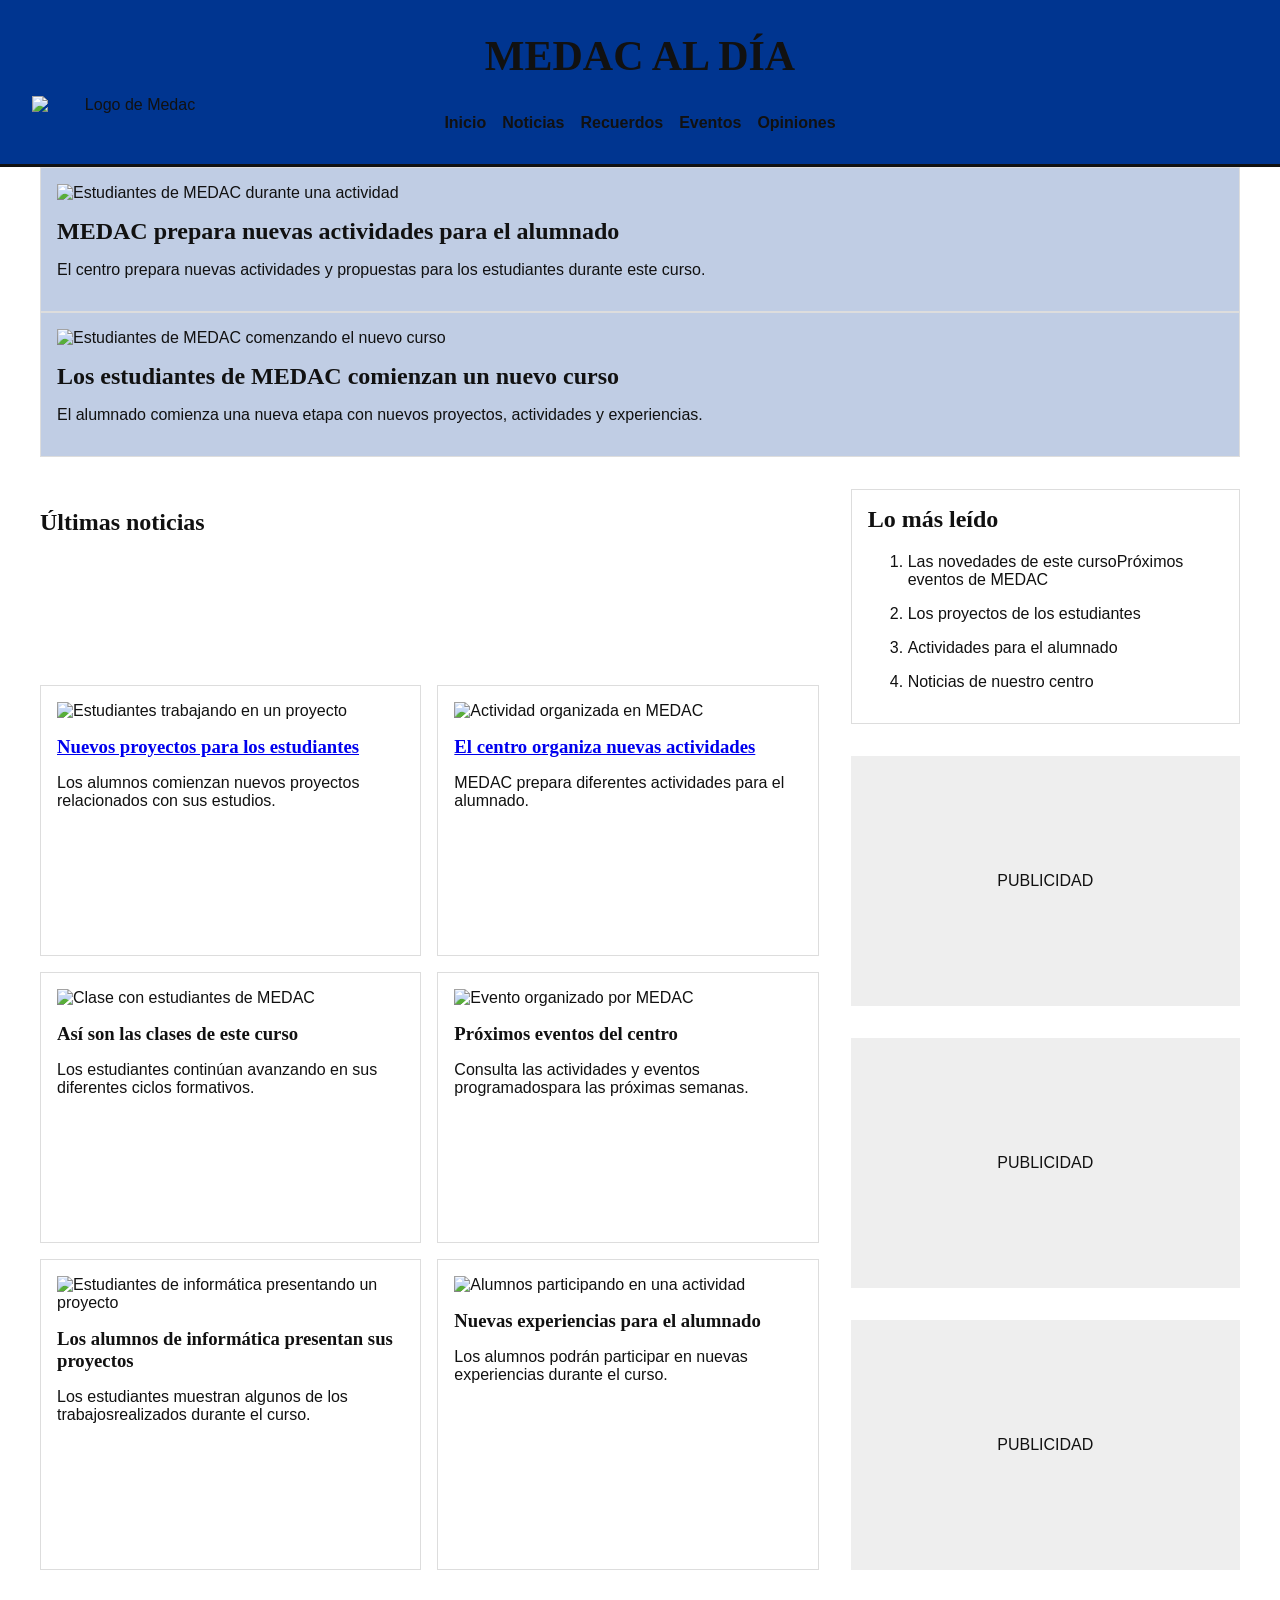
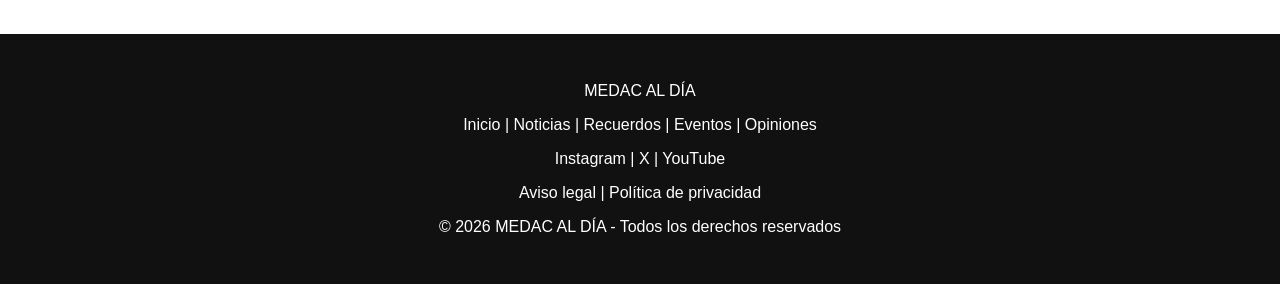
==== index.html @ f2bcb0a2 "Correcion nombres de enlace PHP" ====
<!doctype html>
<html lang="es">

<head>
<meta charset="utf-8">
<meta name="viewport" content="width=device-width, initial-scale=1">
<link rel="stylesheet" href="estilos.css">
<title>davplus.click</title>
</head>

<body>
  <header id="cabecera">
        <h1>MEDAC AL DÍA</h1>
        <img src="/codigoshtmljs/davplus/imagenes/logoMedac1.jpeg" alt="Logo de Medac" width="200px">

        <nav>
            <ul>

                <li><a href="#">Inicio</a></li>
                <li><a href="#">Noticias</a></li>
                <li><a href="#">Recuerdos</a></li>
                <li><a href="#">Eventos</a></li>
                <li><a href="#">Opiniones</a></li>
            </ul>
        </nav>

    </header>


    <!-- ==================== PORTADA ==================== -->
    <main>

        <!-- ==================== NOTICIAS PRINCIPALES ==================== -->
        <article class="principal">

            <section>
                <img src="https://placehold.co/800x400" alt="Estudiantes de MEDAC durante una actividad">
                <h2>MEDAC prepara nuevas actividades para el alumnado</h2>
                <p>El centro prepara nuevas actividades y propuestas para los estudiantes durante este curso.</p>
            </section>


            <section>
                <img src="https://placehold.co/800x400" alt="Estudiantes de MEDAC comenzando el nuevo curso">
                <h2>Los estudiantes de MEDAC comienzan un nuevo curso</h2>
                <p>El alumnado comienza una nueva etapa con nuevos proyectos, actividades y experiencias.</p>
            </section>

        </article>

        <div class="portada">

            <!-- ==================== NOTICIAS SECUNDARIAS ==================== -->
            <section class="secundarias">
                
                <h2>Últimas noticias</h2>
                
                <article>
                    <img src="https://placehold.co/400x200" alt="Estudiantes trabajando en un proyecto">
                    <h3>
                        <a href="noticia2.php? id=1">Nuevos proyectos para los estudiantes</a>
                    </h3>
                    <p>Los alumnos comienzan nuevos proyectos relacionados con sus estudios.</p>
                </article>
                
                
                <article>
                    <img src="https://placehold.co/400x200" alt="Actividad organizada en MEDAC">
                    <a href="noticia2.php? id=2">

                        <h3>El centro organiza nuevas actividades</h3>
                    </a> 
                    <p>MEDAC prepara diferentes actividades para el alumnado.</p>
                </article>
                
                
                <article>
                    <img src="https://placehold.co/400x200" alt="Clase con estudiantes de MEDAC">
                    <h3>Así son las clases de este curso</h3>
                    <p>Los estudiantes continúan avanzando en sus diferentes ciclos formativos.</p>
                </article>
                
                
                <article>
                    <img src="https://placehold.co/400x200" alt="Evento organizado por MEDAC">
                <h3> Próximos eventos del centro</h3>
                <p>Consulta las actividades y eventos programadospara las próximas semanas.</p>
            </article>


            <article>
                <img src="https://placehold.co/400x200" alt="Estudiantes de informática presentando un proyecto">
                <h3> Los alumnos de informática presentan sus proyectos</h3>
                <p>Los estudiantes muestran algunos de los trabajosrealizados durante el curso.</p>
            </article>
            
            
            <article>
                <img src="https://placehold.co/400x200" alt="Alumnos participando en una actividad" >
                <h3>  Nuevas experiencias para el alumnado </h3>
                <p> Los alumnos podrán participar en nuevas experiencias durante el curso. </p>
            </article>
            
        </section>
        
        
        <!-- ==================== LATERAL ==================== -->
        
        <aside class="lateral">
            
            <section>
                <h2>Lo más leído</h2>
                <ol>
                    <li>Las novedades de este curso</
                        <li>Próximos eventos de MEDAC</li>
                        <li>Los proyectos de los estudiantes</li>
                        <li>Actividades para el alumnado</li>
                        <li>Noticias de nuestro centro</li>
                    </ol>
                </section>
                
                
                <section class="publicidad">
                    <p>PUBLICIDAD</p>
                </section>
                
                
                <section class="publicidad">
                    <p>PUBLICIDAD</p>
                </section>
                
                
                <section class="publicidad">
                    <p>PUBLICIDAD</p>
                </section>
                
            </aside>
            
        </div>


    </main>

    <!-- ==================== FOOTER ==================== -->

    <footer id="pie">
        <p>MEDAC AL DÍA</p>
        <p>Inicio | Noticias | Recuerdos | Eventos | Opiniones</p>
        <p>Instagram | X | YouTube</p>
        <p>Aviso legal | Política de privacidad</p>
        <p>© 2026 MEDAC AL DÍA - Todos los derechos reservados</p>
    </footer>

</body>

</html>
---- estilos.css ----
/* ============================================================
   VARIABLES
   ============================================================ */

:root {
    --color-principal: #111111;
    --color-acento: #E63946;
    --color-fondo: #F1FAEE;

    --espacio-pequeno: 8px;
    --espacio-medio: 16px;
    --espacio-grande: 32px;
}

/* ============================================================
   GENERAL
   ============================================================ */

body {
    margin: 0;
    font-family: Arial, sans-serif;
    color: var(--color-principal);
    background-color: white;
}


h1,h2,h3 {
    font-family: Georgia, serif;
}


img {
    max-width: 100%;
    height: auto;
    display: block;
}


/* ============================================================
   CABECERA
   ============================================================ */

#cabecera {
    padding: var(--espacio-grande);
    border-bottom: 3px solid var(--color-principal);
    text-align: center;
    background-color: #003590;
}


#cabecera h1 {
    font-size: 42px;
    margin: 0 0 var(--espacio-medio) 0;
}


/* ============================================================
   NAVEGACIÓN
   ============================================================ */

nav ul {
    display: flex;
    justify-content: center;
    gap: var(--espacio-medio);
    list-style: none;
    padding: 0;
    margin: 0;
}


nav a {
    color: var(--color-principal);
    text-decoration: none;
    font-weight: bold;
}


nav a:hover {
    color: var(--color-acento);
}


/* ============================================================
   PORTADA
   ============================================================ */

.portada {
    max-width: 1200px;
    margin: 0 auto;
    padding: var(--espacio-grande);
    display: grid;
    grid-template-columns: 2fr 1fr;
    gap: var(--espacio-grande);
}


/* ============================================================
   NOTICIA PRINCIPAL
   ============================================================ */

.principal {
    max-width: 1200px;
    margin: 0 auto;
    gap: var(--espacio-medio);
    background-color: #0035903f;
}


.principal section {
    border: 1px solid #dddddd;
    padding: var(--espacio-medio);
}


.principal h2 {
    margin-top: var(--espacio-medio);
    margin-bottom: var(--espacio-pequeno);
}


.principal h2:hover {
    color: var(--color-acento);
}


/* ============================================================
   NOTICIAS SECUNDARIAS
   ============================================================ */

.secundarias {
    grid-column: 1;
    display: grid;
    grid-template-columns: repeat(
        auto-fit,
        minmax(250px, 1fr)
    );
    gap: var(--espacio-medio);
}


.secundarias > h2 {
    grid-column: 1 / -1;
}


.secundarias article {
    border: 1px solid #dddddd;
    padding: var(--espacio-medio);
}


.secundarias h3 {
    margin-top: var(--espacio-medio);
    margin-bottom: var(--espacio-pequeno);
}


.secundarias h3:hover {
    color: var(--color-acento);
}


/* ============================================================
   LATERAL
   ============================================================ */

.lateral {
    grid-column: 2;
    display: flex;
    flex-direction: column;
    gap: var(--espacio-grande);
}


/* ============================================================
   PUBLICIDAD
   ============================================================ */

.publicidad {
    min-height: 250px;
    background-color: #eeeeee;
    display: flex;
    justify-content: center;
    align-items: center;
    text-align: center;
}


/* ============================================================
   LISTA "LO MÁS LEÍDO"
   ============================================================ */

.lateral section:not(.publicidad) {
    border: 1px solid #dddddd;
    padding: var(--espacio-medio);
}


.lateral section:not(.publicidad) h2 {
    margin-top: 0;
}


.lateral li {
    margin-bottom: var(--espacio-medio);
}


/* ============================================================
   FOOTER
   ============================================================ */

#pie {
    margin-top: var(--espacio-grande);
    padding: var(--espacio-grande);
    background-color: var(--color-principal);
    color: white;
    text-align: center;
}


/* ============================================================
   RESPONSIVE
   ============================================================ */

@media (max-width: 700px) {

    /* Cabecera */

    #cabecera {
        padding: var(--espacio-medio);
    }


    #cabecera h1 {
        font-size: 30px;
    }


    /* Menú */

    nav ul {
        flex-direction: column;
        gap: var(--espacio-pequeno);
    }


    /* Portada */

    .portada {
        grid-template-columns: 1fr;
    }


    /* Noticia principal */

    .principal {
        grid-template-columns: 1fr;
    }


    /* Noticias secundarias */

    .secundarias {
        grid-column: 1;
        grid-template-columns: 1fr;
    }


    /* Lateral */

    .lateral {
        grid-column: 1;
    }

}
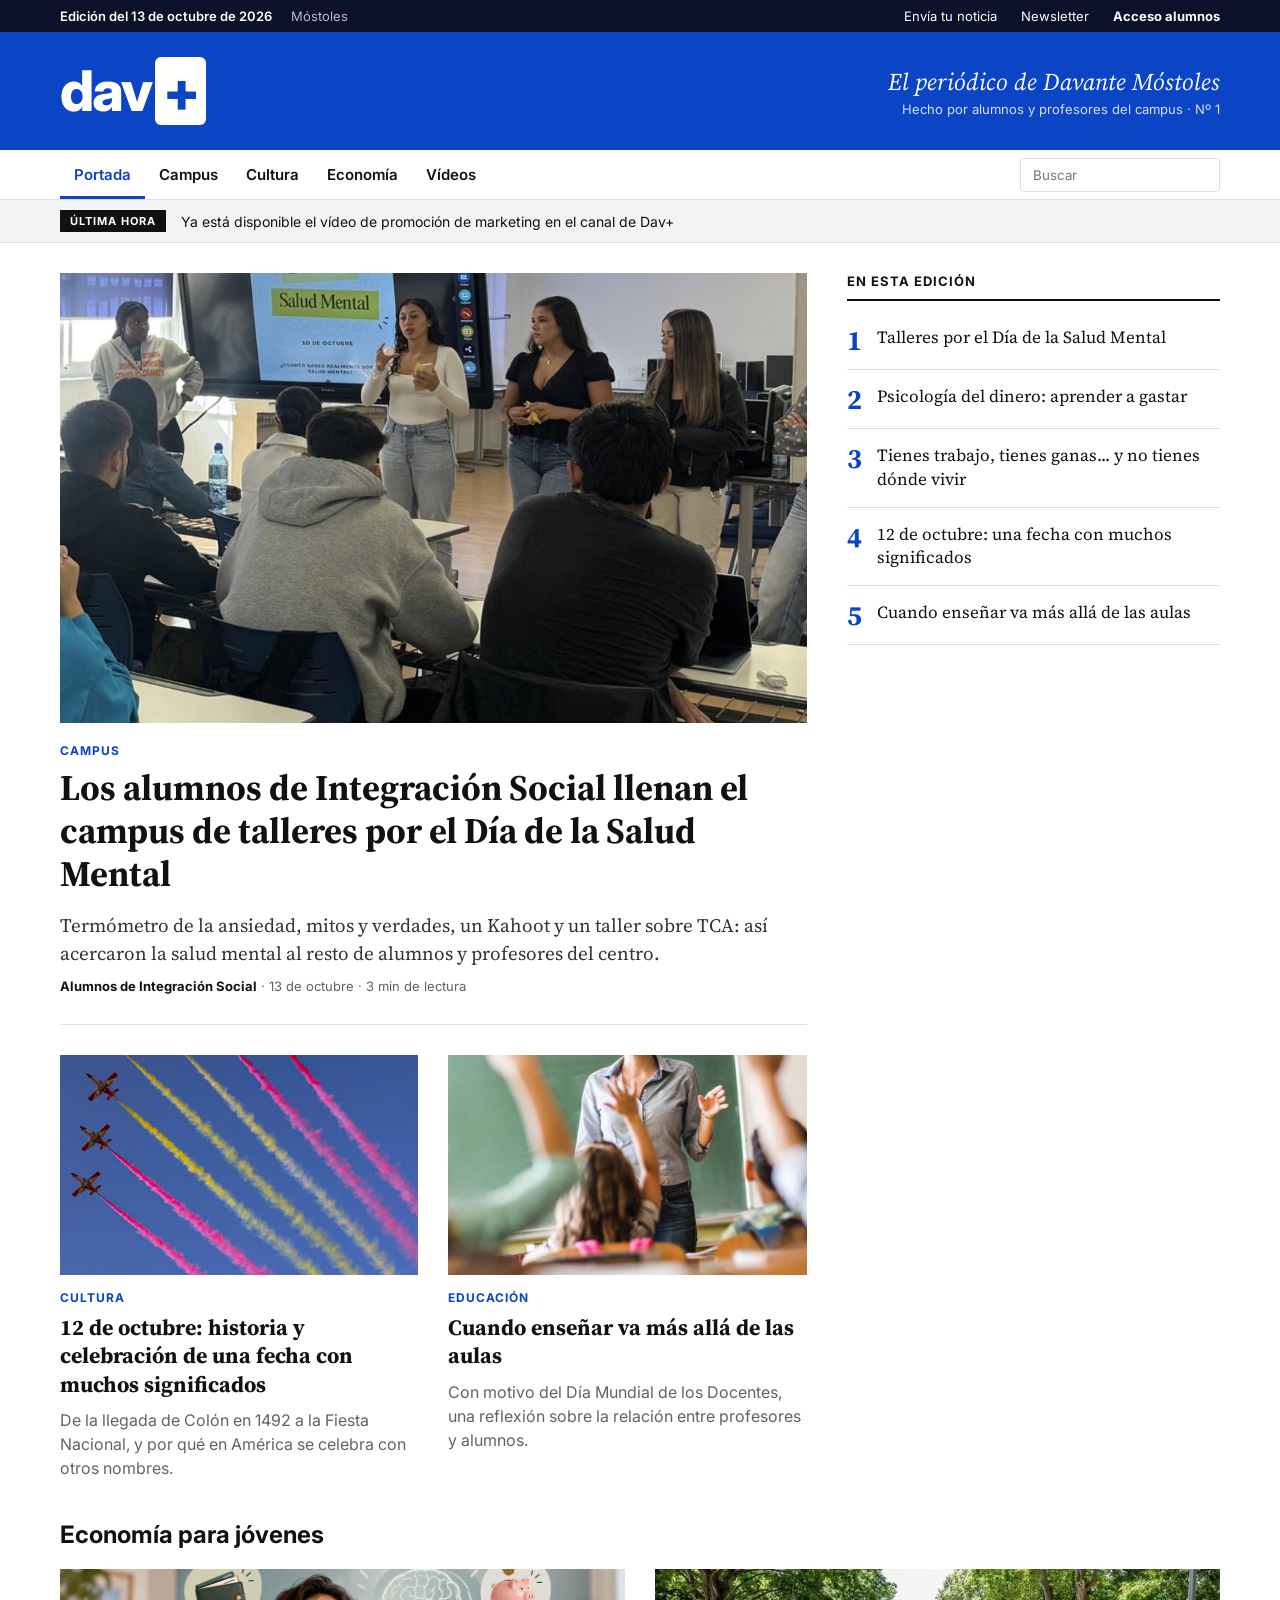
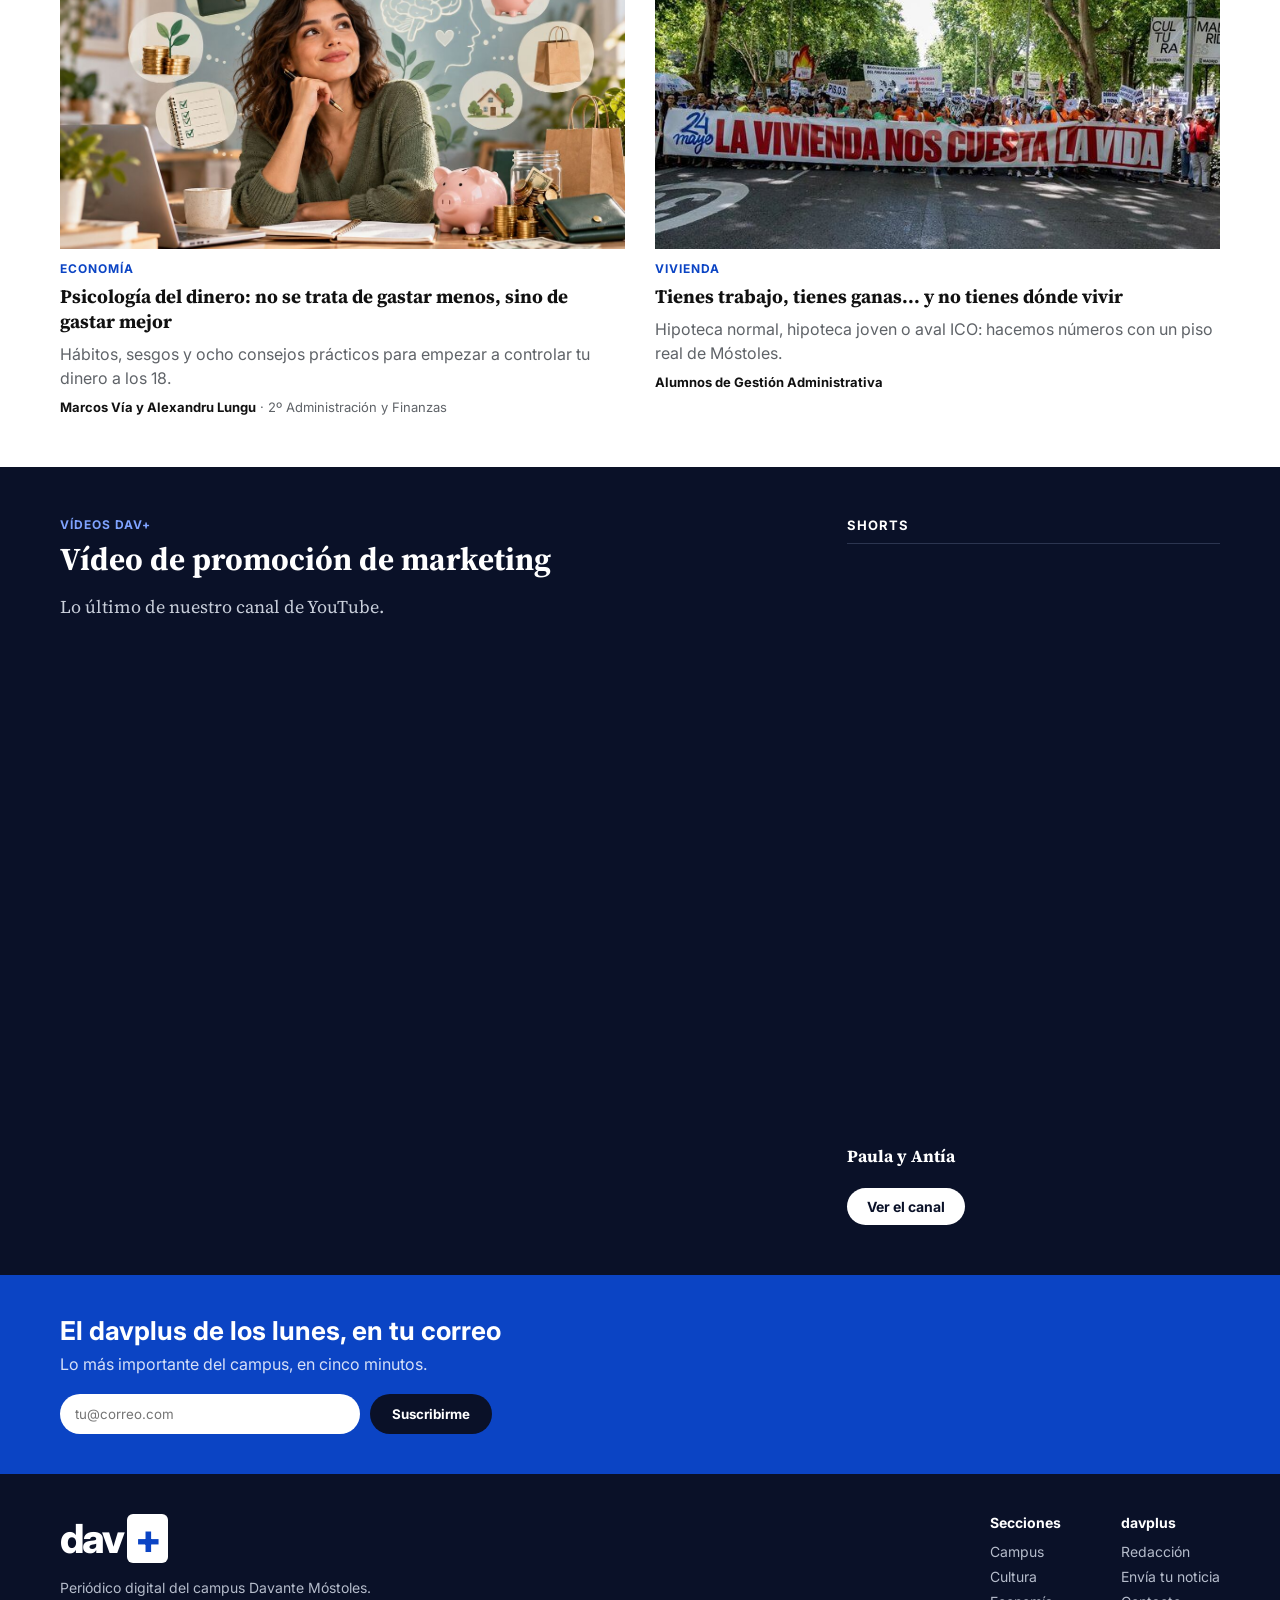
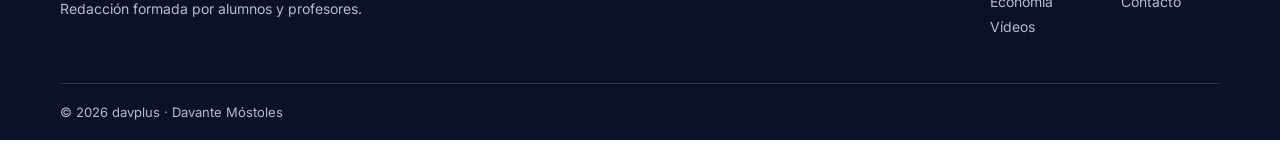
==== commit 7d837350: "Nueva portada de davplus con el diseño del periódico - Portada en index.html y una página por notici" ====
--- a/index.html
+++ b/index.html
@@ -1,156 +1,229 @@
-<!doctype html>
+<!DOCTYPE html>
 <html lang="es">
-
 <head>
-<meta charset="utf-8">
-<meta name="viewport" content="width=device-width, initial-scale=1">
-<link rel="stylesheet" href="estilos.css">
-<title>davplus.click</title>
+    <meta charset="UTF-8">
+    <meta name="viewport" content="width=device-width, initial-scale=1.0">
+    <title>davplus | El periódico de Davante Móstoles</title>
+    <meta name="description" content="Periódico digital del campus Davante Móstoles, hecho por alumnos y profesores.">
+
+    <!-- Fuentes de Google -->
+    <link rel="preconnect" href="https://fonts.googleapis.com">
+    <link rel="preconnect" href="https://fonts.gstatic.com" crossorigin>
+    <link href="https://fonts.googleapis.com/css2?family=Inter:wght@400;600;700;800&family=Source+Serif+4:ital,wght@0,400;0,600;0,700;1,400&display=swap" rel="stylesheet">
+
+    <link rel="stylesheet" href="estilos.css">
 </head>
-
 <body>
-  <header id="cabecera">
-        <h1>MEDAC AL DÍA</h1>
-        <img src="/codigoshtmljs/davplus/imagenes/logoMedac1.jpeg" alt="Logo de Medac" width="200px">
-
-        <nav>
+
+    <!-- BARRA SUPERIOR -->
+    <div class="barra-superior">
+        <div class="contenedor">
+            <div>
+                <span class="fecha">Edición del 13 de octubre de 2026</span>
+                <span class="lugar">Móstoles</span>
+            </div>
+            <nav>
+                <a href="#">Envía tu noticia</a>
+                <a href="#newsletter">Newsletter</a>
+                <a href="#" class="acceso">Acceso alumnos</a>
+            </nav>
+        </div>
+    </div>
+
+    <!-- CABECERA -->
+    <header class="cabecera">
+        <div class="contenedor">
+            <a href="index.html" class="logo">dav<span class="mas">+</span></a>
+            <div class="lema">
+                <p>El periódico de Davante Móstoles</p>
+                <small>Hecho por alumnos y profesores del campus · Nº 1</small>
+            </div>
+        </div>
+    </header>
+
+    <!-- MENÚ -->
+    <nav class="menu">
+        <div class="contenedor">
             <ul>
-
-                <li><a href="#">Inicio</a></li>
-                <li><a href="#">Noticias</a></li>
-                <li><a href="#">Recuerdos</a></li>
-                <li><a href="#">Eventos</a></li>
-                <li><a href="#">Opiniones</a></li>
+                <li><a href="index.html" class="activo">Portada</a></li>
+                <li><a href="#campus">Campus</a></li>
+                <li><a href="#cultura">Cultura</a></li>
+                <li><a href="#economia">Economía</a></li>
+                <li><a href="#videos">Vídeos</a></li>
             </ul>
-        </nav>
-
-    </header>
-
-
-    <!-- ==================== PORTADA ==================== -->
+            <form class="buscador" action="#">
+                <input type="search" name="q" placeholder="Buscar">
+            </form>
+        </div>
+    </nav>
+
+    <!-- ÚLTIMA HORA -->
+    <div class="ultima-hora">
+        <div class="contenedor">
+            <span class="etiqueta">ÚLTIMA HORA</span>
+            <a href="#videos">Ya está disponible el vídeo de promoción de marketing en el canal de Dav+</a>
+        </div>
+    </div>
+
     <main>
 
-        <!-- ==================== NOTICIAS PRINCIPALES ==================== -->
-        <article class="principal">
-
-            <section>
-                <img src="https://placehold.co/800x400" alt="Estudiantes de MEDAC durante una actividad">
-                <h2>MEDAC prepara nuevas actividades para el alumnado</h2>
-                <p>El centro prepara nuevas actividades y propuestas para los estudiantes durante este curso.</p>
-            </section>
-
-
-            <section>
-                <img src="https://placehold.co/800x400" alt="Estudiantes de MEDAC comenzando el nuevo curso">
-                <h2>Los estudiantes de MEDAC comienzan un nuevo curso</h2>
-                <p>El alumnado comienza una nueva etapa con nuevos proyectos, actividades y experiencias.</p>
-            </section>
-
-        </article>
-
-        <div class="portada">
-
-            <!-- ==================== NOTICIAS SECUNDARIAS ==================== -->
-            <section class="secundarias">
-                
-                <h2>Últimas noticias</h2>
-                
-                <article>
-                    <img src="https://placehold.co/400x200" alt="Estudiantes trabajando en un proyecto">
-                    <h3>
-                        <a href="noticia2.php? id=1">Nuevos proyectos para los estudiantes</a>
-                    </h3>
-                    <p>Los alumnos comienzan nuevos proyectos relacionados con sus estudios.</p>
+        <!-- PORTADA: noticia principal, secundarias y lateral -->
+        <div class="contenedor portada" id="campus">
+
+            <div>
+                <!-- Noticia principal -->
+                <article class="noticia-principal">
+                    <a href="noticias/salud-mental.html">
+                        <img src="imagenes/salud-mental.jpg" alt="Alumnas de Integración Social durante un taller del Día de la Salud Mental">
+                    </a>
+                    <span class="categoria">Campus</span>
+                    <h2><a href="noticias/salud-mental.html">Los alumnos de Integración Social llenan el campus de talleres por el Día de la Salud Mental</a></h2>
+                    <p class="entradilla">
+                        Termómetro de la ansiedad, mitos y verdades, un Kahoot y un taller sobre TCA:
+                        así acercaron la salud mental al resto de alumnos y profesores del centro.
+                    </p>
+                    <p class="autor"><strong>Alumnos de Integración Social</strong> · 13 de octubre · 3 min de lectura</p>
                 </article>
-                
-                
-                <article>
-                    <img src="https://placehold.co/400x200" alt="Actividad organizada en MEDAC">
-                    <a href="noticia2.php? id=2">
-
-                        <h3>El centro organiza nuevas actividades</h3>
-                    </a> 
-                    <p>MEDAC prepara diferentes actividades para el alumnado.</p>
+
+                <!-- Noticias secundarias -->
+                <div class="secundarias" id="cultura">
+                    <article>
+                        <a href="noticias/12-de-octubre.html">
+                            <img src="imagenes/hispanidad.jpg" alt="Aviones de la Patrulla Águila con humo rojo y amarillo">
+                        </a>
+                        <span class="categoria">Cultura</span>
+                        <h3><a href="noticias/12-de-octubre.html">12 de octubre: historia y celebración de una fecha con muchos significados</a></h3>
+                        <p>De la llegada de Colón en 1492 a la Fiesta Nacional, y por qué en América se celebra con otros nombres.</p>
+                    </article>
+
+                    <article>
+                        <a href="noticias/dia-de-los-docentes.html">
+                            <img src="imagenes/docentes.jpg" alt="Profesora en clase con alumnos levantando la mano">
+                        </a>
+                        <span class="categoria">Educación</span>
+                        <h3><a href="noticias/dia-de-los-docentes.html">Cuando enseñar va más allá de las aulas</a></h3>
+                        <p>Con motivo del Día Mundial de los Docentes, una reflexión sobre la relación entre profesores y alumnos.</p>
+                    </article>
+                </div>
+            </div>
+
+            <!-- Lateral -->
+            <aside class="lateral">
+                <h2>En esta edición</h2>
+                <ol class="lista-numerada">
+                    <li><a href="noticias/salud-mental.html">Talleres por el Día de la Salud Mental</a></li>
+                    <li><a href="noticias/psicologia-del-dinero.html">Psicología del dinero: aprender a gastar</a></li>
+                    <li><a href="noticias/vivienda.html">Tienes trabajo, tienes ganas... y no tienes dónde vivir</a></li>
+                    <li><a href="noticias/12-de-octubre.html">12 de octubre: una fecha con muchos significados</a></li>
+                    <li><a href="noticias/dia-de-los-docentes.html">Cuando enseñar va más allá de las aulas</a></li>
+                </ol>
+            </aside>
+
+        </div>
+
+        <!-- ECONOMÍA -->
+        <section class="contenedor bloque-tarjetas" id="economia">
+            <div class="titulo-seccion">
+                <h2>Economía para jóvenes</h2>
+            </div>
+
+            <div class="tarjetas dos-columnas">
+                <article class="tarjeta">
+                    <a href="noticias/psicologia-del-dinero.html">
+                        <img src="imagenes/psicologia-dinero.jpg" alt="Chica pensando rodeada de iconos de ahorro y compras">
+                    </a>
+                    <span class="categoria">Economía</span>
+                    <h3><a href="noticias/psicologia-del-dinero.html">Psicología del dinero: no se trata de gastar menos, sino de gastar mejor</a></h3>
+                    <p>Hábitos, sesgos y ocho consejos prácticos para empezar a controlar tu dinero a los 18.</p>
+                    <p class="autor"><strong>Marcos Vía y Alexandru Lungu</strong> · 2º Administración y Finanzas</p>
                 </article>
-                
-                
-                <article>
-                    <img src="https://placehold.co/400x200" alt="Clase con estudiantes de MEDAC">
-                    <h3>Así son las clases de este curso</h3>
-                    <p>Los estudiantes continúan avanzando en sus diferentes ciclos formativos.</p>
+
+                <article class="tarjeta">
+                    <a href="noticias/vivienda.html">
+                        <img src="imagenes/vivienda.jpg" alt="Manifestación con la pancarta «La vivienda nos cuesta la vida»">
+                    </a>
+                    <span class="categoria">Vivienda</span>
+                    <h3><a href="noticias/vivienda.html">Tienes trabajo, tienes ganas... y no tienes dónde vivir</a></h3>
+                    <p>Hipoteca normal, hipoteca joven o aval ICO: hacemos números con un piso real de Móstoles.</p>
+                    <p class="autor"><strong>Alumnos de Gestión Administrativa</strong></p>
                 </article>
-                
-                
-                <article>
-                    <img src="https://placehold.co/400x200" alt="Evento organizado por MEDAC">
-                <h3> Próximos eventos del centro</h3>
-                <p>Consulta las actividades y eventos programadospara las próximas semanas.</p>
-            </article>
-
-
-            <article>
-                <img src="https://placehold.co/400x200" alt="Estudiantes de informática presentando un proyecto">
-                <h3> Los alumnos de informática presentan sus proyectos</h3>
-                <p>Los estudiantes muestran algunos de los trabajosrealizados durante el curso.</p>
-            </article>
-            
-            
-            <article>
-                <img src="https://placehold.co/400x200" alt="Alumnos participando en una actividad" >
-                <h3>  Nuevas experiencias para el alumnado </h3>
-                <p> Los alumnos podrán participar en nuevas experiencias durante el curso. </p>
-            </article>
-            
+            </div>
         </section>
-        
-        
-        <!-- ==================== LATERAL ==================== -->
-        
-        <aside class="lateral">
-            
-            <section>
-                <h2>Lo más leído</h2>
-                <ol>
-                    <li>Las novedades de este curso</
-                        <li>Próximos eventos de MEDAC</li>
-                        <li>Los proyectos de los estudiantes</li>
-                        <li>Actividades para el alumnado</li>
-                        <li>Noticias de nuestro centro</li>
-                    </ol>
-                </section>
-                
-                
-                <section class="publicidad">
-                    <p>PUBLICIDAD</p>
-                </section>
-                
-                
-                <section class="publicidad">
-                    <p>PUBLICIDAD</p>
-                </section>
-                
-                
-                <section class="publicidad">
-                    <p>PUBLICIDAD</p>
-                </section>
-                
-            </aside>
-            
-        </div>
-
+
+        <!-- VÍDEOS -->
+        <section class="videos" id="videos">
+            <div class="contenedor">
+
+                <div>
+                    <span class="categoria">Vídeos Dav+</span>
+                    <h2>Vídeo de promoción de marketing</h2>
+                    <p>Lo último de nuestro canal de YouTube.</p>
+                    <iframe class="video-horizontal"
+                        src="https://www.youtube.com/embed/qylvwztx0VA"
+                        title="Vídeo de promoción de marketing"
+                        allow="accelerometer; clipboard-write; encrypted-media; gyroscope; picture-in-picture; web-share"
+                        allowfullscreen></iframe>
+                </div>
+
+                <div class="video-short">
+                    <h3>Shorts</h3>
+                    <iframe class="video-vertical"
+                        src="https://www.youtube.com/embed/dksjN3OSaUQ"
+                        title="Paula y Antía"
+                        allow="accelerometer; clipboard-write; encrypted-media; gyroscope; picture-in-picture; web-share"
+                        allowfullscreen></iframe>
+                    <h4>Paula y Antía</h4>
+                    <a href="https://www.youtube.com/@Davpluss" class="boton" target="_blank">Ver el canal</a>
+                </div>
+
+            </div>
+        </section>
+
+        <!-- NEWSLETTER -->
+        <section class="newsletter" id="newsletter">
+            <div class="contenedor">
+                <h2>El davplus de los lunes, en tu correo</h2>
+                <p>Lo más importante del campus, en cinco minutos.</p>
+                <form action="#">
+                    <input type="email" name="correo" placeholder="tu@correo.com" required>
+                    <button type="submit">Suscribirme</button>
+                </form>
+            </div>
+        </section>
 
     </main>
 
-    <!-- ==================== FOOTER ==================== -->
-
-    <footer id="pie">
-        <p>MEDAC AL DÍA</p>
-        <p>Inicio | Noticias | Recuerdos | Eventos | Opiniones</p>
-        <p>Instagram | X | YouTube</p>
-        <p>Aviso legal | Política de privacidad</p>
-        <p>© 2026 MEDAC AL DÍA - Todos los derechos reservados</p>
+    <!-- PIE DE PÁGINA -->
+    <footer class="pie">
+        <div class="contenedor">
+            <div class="columnas">
+                <div class="descripcion">
+                    <a href="index.html" class="logo">dav<span class="mas">+</span></a>
+                    <p>Periódico digital del campus Davante Móstoles. Redacción formada por alumnos y profesores.</p>
+                </div>
+                <div class="enlaces">
+                    <div>
+                        <h3>Secciones</h3>
+                        <ul>
+                            <li><a href="#campus">Campus</a></li>
+                            <li><a href="#cultura">Cultura</a></li>
+                            <li><a href="#economia">Economía</a></li>
+                            <li><a href="#videos">Vídeos</a></li>
+                        </ul>
+                    </div>
+                    <div>
+                        <h3>davplus</h3>
+                        <ul>
+                            <li><a href="#">Redacción</a></li>
+                            <li><a href="#">Envía tu noticia</a></li>
+                            <li><a href="#">Contacto</a></li>
+                        </ul>
+                    </div>
+                </div>
+            </div>
+            <p class="copyright">© 2026 davplus · Davante Móstoles</p>
+        </div>
     </footer>
 
 </body>
-
-</html>+</html>
--- a/estilos.css
+++ b/estilos.css
@@ -1,277 +1,872 @@
-
-/* ============================================================
-   VARIABLES
-   ============================================================ */
+/* ==========================================================
+   DAVPLUS - Hoja de estilos principal
+   Periódico digital del campus Davante Móstoles
+
+   Índice:
+   1. Variables y estilos generales
+   2. Barra superior
+   3. Cabecera y logo
+   4. Menú de navegación
+   5. Última hora
+   6. Portada (noticia principal, secundarias y lateral)
+   7. Tarjetas de noticias
+   8. Vídeos
+   9. Newsletter
+   10. Pie de página
+   11. Página de noticia
+   12. Adaptación a móvil y tablet
+   ========================================================== */
+
+
+/* ----------------------------------------------------------
+   1. VARIABLES Y ESTILOS GENERALES
+   ---------------------------------------------------------- */
 
 :root {
-    --color-principal: #111111;
-    --color-acento: #E63946;
-    --color-fondo: #F1FAEE;
-
-    --espacio-pequeno: 8px;
-    --espacio-medio: 16px;
-    --espacio-grande: 32px;
-}
-
-/* ============================================================
-   GENERAL
-   ============================================================ */
+    --azul: #0b44c4;
+    --azul-oscuro: #0a1128;
+    --gris-texto: #5f6368;
+    --gris-claro: #f2f3f5;
+    --borde: #dcdfe4;
+    --negro: #111111;
+    --blanco: #ffffff;
+
+    --fuente-titulos: "Source Serif 4", Georgia, serif;
+    --fuente-texto: "Inter", Arial, sans-serif;
+
+    --ancho-maximo: 1200px;
+}
+
+* {
+    box-sizing: border-box;
+}
 
 body {
     margin: 0;
-    font-family: Arial, sans-serif;
-    color: var(--color-principal);
-    background-color: white;
-}
-
-
-h1,h2,h3 {
-    font-family: Georgia, serif;
-}
-
+    font-family: var(--fuente-texto);
+    font-size: 16px;
+    color: var(--negro);
+    background-color: var(--blanco);
+}
 
 img {
     max-width: 100%;
-    height: auto;
     display: block;
 }
 
-
-/* ============================================================
-   CABECERA
-   ============================================================ */
-
-#cabecera {
-    padding: var(--espacio-grande);
-    border-bottom: 3px solid var(--color-principal);
-    text-align: center;
-    background-color: #003590;
-}
-
-
-#cabecera h1 {
-    font-size: 42px;
-    margin: 0 0 var(--espacio-medio) 0;
-}
-
-
-/* ============================================================
-   NAVEGACIÓN
-   ============================================================ */
-
-nav ul {
-    display: flex;
-    justify-content: center;
-    gap: var(--espacio-medio);
+a {
+    color: inherit;
+    text-decoration: none;
+}
+
+h1, h2, h3, h4 {
+    font-family: var(--fuente-titulos);
+    margin: 0;
+}
+
+/* Contenedor que centra el contenido de cada bloque */
+.contenedor {
+    max-width: var(--ancho-maximo);
+    margin: 0 auto;
+    padding: 0 20px;
+}
+
+/* Etiqueta azul de categoría (CAMPUS, CULTURA...) */
+.categoria {
+    display: block;
+    margin-bottom: 8px;
+    font-size: 12px;
+    font-weight: 700;
+    letter-spacing: 1px;
+    text-transform: uppercase;
+    color: var(--azul);
+}
+
+/* Autor y fecha debajo de cada noticia */
+.autor {
+    margin-top: 10px;
+    font-size: 13px;
+    color: var(--gris-texto);
+}
+
+.autor strong {
+    color: var(--negro);
+}
+
+/* Título de cada sección de la portada */
+.titulo-seccion {
+    display: flex;
+    justify-content: space-between;
+    align-items: baseline;
+    margin-bottom: 20px;
+}
+
+.titulo-seccion h2 {
+    font-family: var(--fuente-texto);
+    font-size: 24px;
+}
+
+.titulo-seccion a {
+    font-size: 14px;
+    font-weight: 600;
+    color: var(--azul);
+}
+
+
+/* ----------------------------------------------------------
+   2. BARRA SUPERIOR
+   ---------------------------------------------------------- */
+
+.barra-superior {
+    background-color: var(--azul-oscuro);
+    color: var(--blanco);
+    font-size: 13px;
+}
+
+.barra-superior .contenedor {
+    display: flex;
+    justify-content: space-between;
+    align-items: center;
+    padding-top: 8px;
+    padding-bottom: 8px;
+}
+
+.barra-superior .fecha {
+    font-weight: 600;
+}
+
+.barra-superior .lugar {
+    margin-left: 15px;
+    color: #b5bccb;
+}
+
+.barra-superior nav a {
+    margin-left: 20px;
+}
+
+.barra-superior nav a:hover {
+    text-decoration: underline;
+}
+
+.barra-superior .acceso {
+    font-weight: 700;
+}
+
+
+/* ----------------------------------------------------------
+   3. CABECERA Y LOGO
+   ---------------------------------------------------------- */
+
+.cabecera {
+    background-color: var(--azul);
+    color: var(--blanco);
+}
+
+.cabecera .contenedor {
+    display: flex;
+    justify-content: space-between;
+    align-items: center;
+    padding-top: 25px;
+    padding-bottom: 25px;
+}
+
+/* Logo "dav+" hecho con texto */
+.logo {
+    font-family: var(--fuente-texto);
+    font-size: 56px;
+    font-weight: 800;
+    letter-spacing: -2px;
+    color: var(--blanco);
+}
+
+.logo .mas {
+    display: inline-block;
+    margin-left: 4px;
+    padding: 0 8px;
+    background-color: var(--blanco);
+    color: var(--azul);
+    border-radius: 6px;
+}
+
+.lema {
+    text-align: right;
+}
+
+.lema p {
+    margin: 0;
+    font-family: var(--fuente-titulos);
+    font-size: 24px;
+    font-style: italic;
+}
+
+.lema small {
+    font-size: 13px;
+    color: #d6e0f7;
+}
+
+
+/* ----------------------------------------------------------
+   4. MENÚ DE NAVEGACIÓN
+   ---------------------------------------------------------- */
+
+.menu {
+    border-bottom: 1px solid var(--borde);
+}
+
+.menu .contenedor {
+    display: flex;
+    justify-content: space-between;
+    align-items: center;
+}
+
+.menu ul {
+    display: flex;
+    margin: 0;
+    padding: 0;
     list-style: none;
-    padding: 0;
-    margin: 0;
-}
-
-
-nav a {
-    color: var(--color-principal);
-    text-decoration: none;
-    font-weight: bold;
-}
-
-
-nav a:hover {
-    color: var(--color-acento);
-}
-
-
-/* ============================================================
-   PORTADA
-   ============================================================ */
-
+}
+
+.menu li a {
+    display: block;
+    padding: 15px 14px;
+    font-size: 15px;
+    font-weight: 600;
+}
+
+.menu li a:hover,
+.menu li a.activo {
+    color: var(--azul);
+    box-shadow: inset 0 -3px 0 var(--azul);
+}
+
+.buscador input {
+    width: 200px;
+    padding: 8px 12px;
+    border: 1px solid var(--borde);
+    border-radius: 4px;
+    font-family: var(--fuente-texto);
+}
+
+
+/* ----------------------------------------------------------
+   5. ÚLTIMA HORA
+   ---------------------------------------------------------- */
+
+.ultima-hora {
+    background-color: var(--gris-claro);
+    border-bottom: 1px solid var(--borde);
+}
+
+.ultima-hora .contenedor {
+    display: flex;
+    align-items: center;
+    gap: 15px;
+    padding-top: 10px;
+    padding-bottom: 10px;
+    font-size: 14px;
+}
+
+.ultima-hora .etiqueta {
+    flex-shrink: 0;
+    padding: 4px 10px;
+    background-color: var(--negro);
+    color: var(--blanco);
+    font-size: 11px;
+    font-weight: 700;
+    letter-spacing: 1px;
+}
+
+.ultima-hora a:hover {
+    text-decoration: underline;
+}
+
+
+/* ----------------------------------------------------------
+   6. PORTADA
+   ---------------------------------------------------------- */
+
+/* Dos columnas: noticias a la izquierda y lateral a la derecha */
 .portada {
-    max-width: 1200px;
-    margin: 0 auto;
-    padding: var(--espacio-grande);
     display: grid;
     grid-template-columns: 2fr 1fr;
-    gap: var(--espacio-grande);
-}
-
-
-/* ============================================================
-   NOTICIA PRINCIPAL
-   ============================================================ */
-
-.principal {
-    max-width: 1200px;
+    gap: 40px;
+    padding-top: 30px;
+    padding-bottom: 40px;
+}
+
+/* Noticia principal */
+.noticia-principal img {
+    width: 100%;
+    height: 450px;
+    object-fit: cover;
+    margin-bottom: 20px;
+}
+
+.noticia-principal h2 {
+    font-size: 36px;
+    line-height: 1.2;
+}
+
+.noticia-principal h2 a:hover {
+    color: var(--azul);
+}
+
+.noticia-principal .entradilla {
+    margin: 15px 0 0;
+    font-family: var(--fuente-titulos);
+    font-size: 19px;
+    line-height: 1.5;
+    color: #333333;
+}
+
+/* Noticias secundarias debajo de la principal */
+.secundarias {
+    display: grid;
+    grid-template-columns: 1fr 1fr;
+    gap: 30px;
+    margin-top: 30px;
+    padding-top: 30px;
+    border-top: 1px solid var(--borde);
+}
+
+.secundarias img {
+    width: 100%;
+    height: 220px;
+    object-fit: cover;
+    margin-bottom: 15px;
+}
+
+.secundarias h3 {
+    font-size: 22px;
+    line-height: 1.3;
+}
+
+.secundarias h3 a:hover {
+    color: var(--azul);
+}
+
+.secundarias p {
+    margin: 10px 0 0;
+    line-height: 1.5;
+    color: var(--gris-texto);
+}
+
+/* Columna lateral: "En esta edición" */
+.lateral h2 {
+    padding-bottom: 10px;
+    margin-bottom: 10px;
+    border-bottom: 2px solid var(--negro);
+    font-family: var(--fuente-texto);
+    font-size: 13px;
+    letter-spacing: 1px;
+    text-transform: uppercase;
+}
+
+.lista-numerada {
+    margin: 0;
+    padding: 0;
+    list-style: none;
+    counter-reset: numero;
+}
+
+.lista-numerada li {
+    display: flex;
+    gap: 15px;
+    padding: 15px 0;
+    border-bottom: 1px solid var(--borde);
+    counter-increment: numero;
+}
+
+/* El número grande en azul lo pone el propio CSS con un contador */
+.lista-numerada li::before {
+    content: counter(numero);
+    font-family: var(--fuente-titulos);
+    font-size: 28px;
+    font-weight: 700;
+    line-height: 1;
+    color: var(--azul);
+}
+
+.lista-numerada a {
+    font-family: var(--fuente-titulos);
+    font-size: 17px;
+    line-height: 1.4;
+}
+
+.lista-numerada a:hover {
+    color: var(--azul);
+}
+
+
+/* ----------------------------------------------------------
+   7. TARJETAS DE NOTICIAS
+   ---------------------------------------------------------- */
+
+.bloque-tarjetas {
+    padding-bottom: 50px;
+}
+
+.tarjetas {
+    display: grid;
+    grid-template-columns: repeat(4, 1fr);
+    gap: 25px;
+}
+
+/* Variante con solo dos tarjetas más grandes */
+.tarjetas.dos-columnas {
+    grid-template-columns: repeat(2, 1fr);
+    gap: 30px;
+}
+
+.tarjeta img {
+    width: 100%;
+    height: 180px;
+    object-fit: cover;
+    margin-bottom: 12px;
+}
+
+.dos-columnas .tarjeta img {
+    height: 280px;
+}
+
+.tarjeta p {
+    margin: 8px 0 0;
+    line-height: 1.5;
+    color: var(--gris-texto);
+}
+
+.tarjeta h3 {
+    font-size: 19px;
+    line-height: 1.3;
+}
+
+.tarjeta h3 a:hover {
+    color: var(--azul);
+}
+
+
+/* ----------------------------------------------------------
+   8. VÍDEOS
+   ---------------------------------------------------------- */
+
+.videos {
+    padding: 50px 0;
+    background-color: var(--azul-oscuro);
+    color: var(--blanco);
+}
+
+.videos .contenedor {
+    display: grid;
+    grid-template-columns: 2fr 1fr;
+    gap: 40px;
+}
+
+.videos .categoria {
+    color: #7fa3ff;
+}
+
+.videos h2 {
+    margin-bottom: 15px;
+    font-size: 32px;
+    line-height: 1.2;
+}
+
+.videos p {
+    margin: 0 0 20px;
+    font-family: var(--fuente-titulos);
+    font-size: 18px;
+    color: #c9cfdb;
+}
+
+/* Los iframes de YouTube no tienen tamaño propio,
+   así que les damos la proporción con aspect-ratio */
+.video-horizontal {
+    width: 100%;
+    aspect-ratio: 16 / 9;
+    border: 0;
+}
+
+.video-vertical {
+    width: 100%;
+    max-width: 320px;
+    aspect-ratio: 9 / 16;
+    border: 0;
+}
+
+.video-short h3 {
+    margin-bottom: 15px;
+    padding-bottom: 10px;
+    border-bottom: 1px solid #2c3550;
+    font-family: var(--fuente-texto);
+    font-size: 13px;
+    letter-spacing: 1px;
+    text-transform: uppercase;
+}
+
+.video-short h4 {
+    margin-top: 12px;
+    font-size: 17px;
+}
+
+.boton {
+    display: inline-block;
+    margin-top: 20px;
+    padding: 10px 20px;
+    background-color: var(--blanco);
+    color: var(--azul-oscuro);
+    font-size: 14px;
+    font-weight: 700;
+    border-radius: 30px;
+}
+
+.boton:hover {
+    background-color: #d6e0f7;
+}
+
+
+/* ----------------------------------------------------------
+   9. NEWSLETTER
+   ---------------------------------------------------------- */
+
+.newsletter {
+    padding: 40px 0;
+    background-color: var(--azul);
+    color: var(--blanco);
+}
+
+.newsletter h2 {
+    font-family: var(--fuente-texto);
+    font-size: 26px;
+}
+
+.newsletter p {
+    margin: 8px 0 20px;
+    color: #d6e0f7;
+}
+
+.newsletter form {
+    display: flex;
+    gap: 10px;
+}
+
+.newsletter input {
+    width: 300px;
+    padding: 12px 15px;
+    border: 0;
+    border-radius: 30px;
+    font-family: var(--fuente-texto);
+}
+
+.newsletter button {
+    padding: 12px 22px;
+    border: 0;
+    border-radius: 30px;
+    background-color: var(--azul-oscuro);
+    color: var(--blanco);
+    font-family: var(--fuente-texto);
+    font-weight: 700;
+    cursor: pointer;
+}
+
+.newsletter button:hover {
+    background-color: var(--negro);
+}
+
+
+/* ----------------------------------------------------------
+   10. PIE DE PÁGINA
+   ---------------------------------------------------------- */
+
+.pie {
+    padding-top: 40px;
+    background-color: var(--azul-oscuro);
+    color: var(--blanco);
+}
+
+.pie .columnas {
+    display: flex;
+    justify-content: space-between;
+    gap: 40px;
+}
+
+.pie .logo {
+    font-size: 40px;
+}
+
+.pie .descripcion p {
+    max-width: 320px;
+    font-size: 14px;
+    line-height: 1.5;
+    color: #b5bccb;
+}
+
+.pie .enlaces {
+    display: flex;
+    gap: 60px;
+}
+
+.pie h3 {
+    margin-bottom: 12px;
+    font-family: var(--fuente-texto);
+    font-size: 14px;
+}
+
+.pie ul {
+    margin: 0;
+    padding: 0;
+    list-style: none;
+}
+
+.pie li {
+    margin-bottom: 8px;
+    font-size: 14px;
+    color: #b5bccb;
+}
+
+.pie li a:hover {
+    color: var(--blanco);
+}
+
+.copyright {
+    margin-top: 40px;
+    padding: 20px 0;
+    border-top: 1px solid #2c3550;
+    font-size: 13px;
+    color: #b5bccb;
+}
+
+
+/* ----------------------------------------------------------
+   11. PÁGINA DE NOTICIA
+   ---------------------------------------------------------- */
+
+.articulo {
+    max-width: 760px;
     margin: 0 auto;
-    gap: var(--espacio-medio);
-    background-color: #0035903f;
-}
-
-
-.principal section {
-    border: 1px solid #dddddd;
-    padding: var(--espacio-medio);
-}
-
-
-.principal h2 {
-    margin-top: var(--espacio-medio);
-    margin-bottom: var(--espacio-pequeno);
-}
-
-
-.principal h2:hover {
-    color: var(--color-acento);
-}
-
-
-/* ============================================================
-   NOTICIAS SECUNDARIAS
-   ============================================================ */
-
-.secundarias {
-    grid-column: 1;
-    display: grid;
-    grid-template-columns: repeat(
-        auto-fit,
-        minmax(250px, 1fr)
-    );
-    gap: var(--espacio-medio);
-}
-
-
-.secundarias > h2 {
-    grid-column: 1 / -1;
-}
-
-
-.secundarias article {
-    border: 1px solid #dddddd;
-    padding: var(--espacio-medio);
-}
-
-
-.secundarias h3 {
-    margin-top: var(--espacio-medio);
-    margin-bottom: var(--espacio-pequeno);
-}
-
-
-.secundarias h3:hover {
-    color: var(--color-acento);
-}
-
-
-/* ============================================================
-   LATERAL
-   ============================================================ */
-
-.lateral {
-    grid-column: 2;
-    display: flex;
-    flex-direction: column;
-    gap: var(--espacio-grande);
-}
-
-
-/* ============================================================
-   PUBLICIDAD
-   ============================================================ */
-
-.publicidad {
-    min-height: 250px;
-    background-color: #eeeeee;
-    display: flex;
-    justify-content: center;
-    align-items: center;
-    text-align: center;
-}
-
-
-/* ============================================================
-   LISTA "LO MÁS LEÍDO"
-   ============================================================ */
-
-.lateral section:not(.publicidad) {
-    border: 1px solid #dddddd;
-    padding: var(--espacio-medio);
-}
-
-
-.lateral section:not(.publicidad) h2 {
+    padding: 40px 20px 60px;
+}
+
+.volver {
+    display: inline-block;
+    margin-bottom: 25px;
+    font-size: 14px;
+    font-weight: 600;
+    color: var(--azul);
+}
+
+.volver:hover {
+    text-decoration: underline;
+}
+
+.articulo h1 {
+    font-size: 42px;
+    line-height: 1.15;
+}
+
+.articulo .entradilla {
+    margin: 20px 0 0;
+    font-family: var(--fuente-titulos);
+    font-size: 21px;
+    line-height: 1.5;
+    color: #333333;
+}
+
+.articulo .autor {
+    font-family: var(--fuente-texto);
+    font-size: 14px;
+    padding-bottom: 20px;
+    border-bottom: 1px solid var(--borde);
+}
+
+.articulo figure {
+    margin: 30px 0;
+}
+
+.articulo figure img {
+    width: 100%;
+}
+
+.articulo figcaption {
+    margin-top: 8px;
+    font-size: 13px;
+    color: var(--gris-texto);
+}
+
+.articulo h2 {
+    margin: 35px 0 10px;
+    font-size: 26px;
+}
+
+.articulo p,
+.articulo li {
+    font-family: var(--fuente-titulos);
+    font-size: 19px;
+    line-height: 1.7;
+}
+
+.articulo li {
+    margin-bottom: 10px;
+}
+
+.articulo blockquote {
+    margin: 30px 0;
+    padding-left: 20px;
+    border-left: 4px solid var(--azul);
+    font-family: var(--fuente-titulos);
+    font-size: 22px;
+    font-style: italic;
+}
+
+.articulo .enlace-texto {
+    color: var(--azul);
+    text-decoration: underline;
+}
+
+/* Recuadro con datos destacados (por ejemplo, las hipotecas) */
+.recuadro {
+    margin: 30px 0;
+    padding: 20px 25px;
+    background-color: var(--gris-claro);
+    border-left: 4px solid var(--azul);
+}
+
+.recuadro h3 {
+    margin-bottom: 10px;
+    font-size: 20px;
+}
+
+.articulo .recuadro p {
+    margin: 0 0 10px;
+    font-size: 17px;
+}
+
+/* Fuentes y referencias al final del artículo */
+.fuentes {
+    margin-top: 40px;
+    padding-top: 20px;
+    border-top: 1px solid var(--borde);
+}
+
+.articulo .fuentes h2 {
     margin-top: 0;
-}
-
-
-.lateral li {
-    margin-bottom: var(--espacio-medio);
-}
-
-
-/* ============================================================
-   FOOTER
-   ============================================================ */
-
-#pie {
-    margin-top: var(--espacio-grande);
-    padding: var(--espacio-grande);
-    background-color: var(--color-principal);
-    color: white;
-    text-align: center;
-}
-
-
-/* ============================================================
-   RESPONSIVE
-   ============================================================ */
-
+    font-family: var(--fuente-texto);
+    font-size: 14px;
+    letter-spacing: 1px;
+    text-transform: uppercase;
+}
+
+.articulo .fuentes li {
+    font-family: var(--fuente-texto);
+    font-size: 14px;
+    line-height: 1.5;
+}
+
+
+/* ----------------------------------------------------------
+   12. ADAPTACIÓN A MÓVIL Y TABLET
+   ---------------------------------------------------------- */
+
+/* Tablet */
+@media (max-width: 1000px) {
+
+    .menu .buscador {
+        display: none;
+    }
+
+    .portada,
+    .videos .contenedor {
+        grid-template-columns: 1fr;
+    }
+
+    .tarjetas {
+        grid-template-columns: repeat(2, 1fr);
+    }
+
+    .video-vertical {
+        max-width: 280px;
+    }
+}
+
+/* Móvil */
 @media (max-width: 700px) {
 
-    /* Cabecera */
-
-    #cabecera {
-        padding: var(--espacio-medio);
-    }
-
-
-    #cabecera h1 {
-        font-size: 30px;
-    }
-
-
-    /* Menú */
-
-    nav ul {
+    .barra-superior .lugar,
+    .barra-superior nav a:not(.acceso) {
+        display: none;
+    }
+
+    .cabecera .contenedor {
         flex-direction: column;
-        gap: var(--espacio-pequeno);
-    }
-
-
-    /* Portada */
-
-    .portada {
+        align-items: flex-start;
+        gap: 10px;
+    }
+
+    .logo {
+        font-size: 44px;
+    }
+
+    .lema {
+        text-align: left;
+    }
+
+    .lema p {
+        font-size: 19px;
+    }
+
+    /* El menú se puede desplazar en horizontal con el dedo */
+    .menu ul {
+        overflow-x: auto;
+    }
+
+    .menu li a {
+        padding: 12px 10px;
+        white-space: nowrap;
+    }
+
+    .ultima-hora .contenedor {
+        align-items: flex-start;
+    }
+
+    .noticia-principal img {
+        height: 260px;
+    }
+
+    .video-vertical {
+        max-width: 220px;
+    }
+
+    .noticia-principal h2 {
+        font-size: 28px;
+    }
+
+    .secundarias,
+    .tarjetas,
+    .tarjetas.dos-columnas {
         grid-template-columns: 1fr;
     }
 
-
-    /* Noticia principal */
-
-    .principal {
-        grid-template-columns: 1fr;
-    }
-
-
-    /* Noticias secundarias */
-
-    .secundarias {
-        grid-column: 1;
-        grid-template-columns: 1fr;
-    }
-
-
-    /* Lateral */
-
-    .lateral {
-        grid-column: 1;
-    }
-
-}
+    .dos-columnas .tarjeta img {
+        height: 200px;
+    }
+
+    .newsletter form {
+        flex-direction: column;
+    }
+
+    .newsletter input {
+        width: 100%;
+    }
+
+    .pie .columnas {
+        flex-direction: column;
+    }
+
+    .articulo h1 {
+        font-size: 32px;
+    }
+
+    .articulo p,
+    .articulo li {
+        font-size: 18px;
+    }
+}
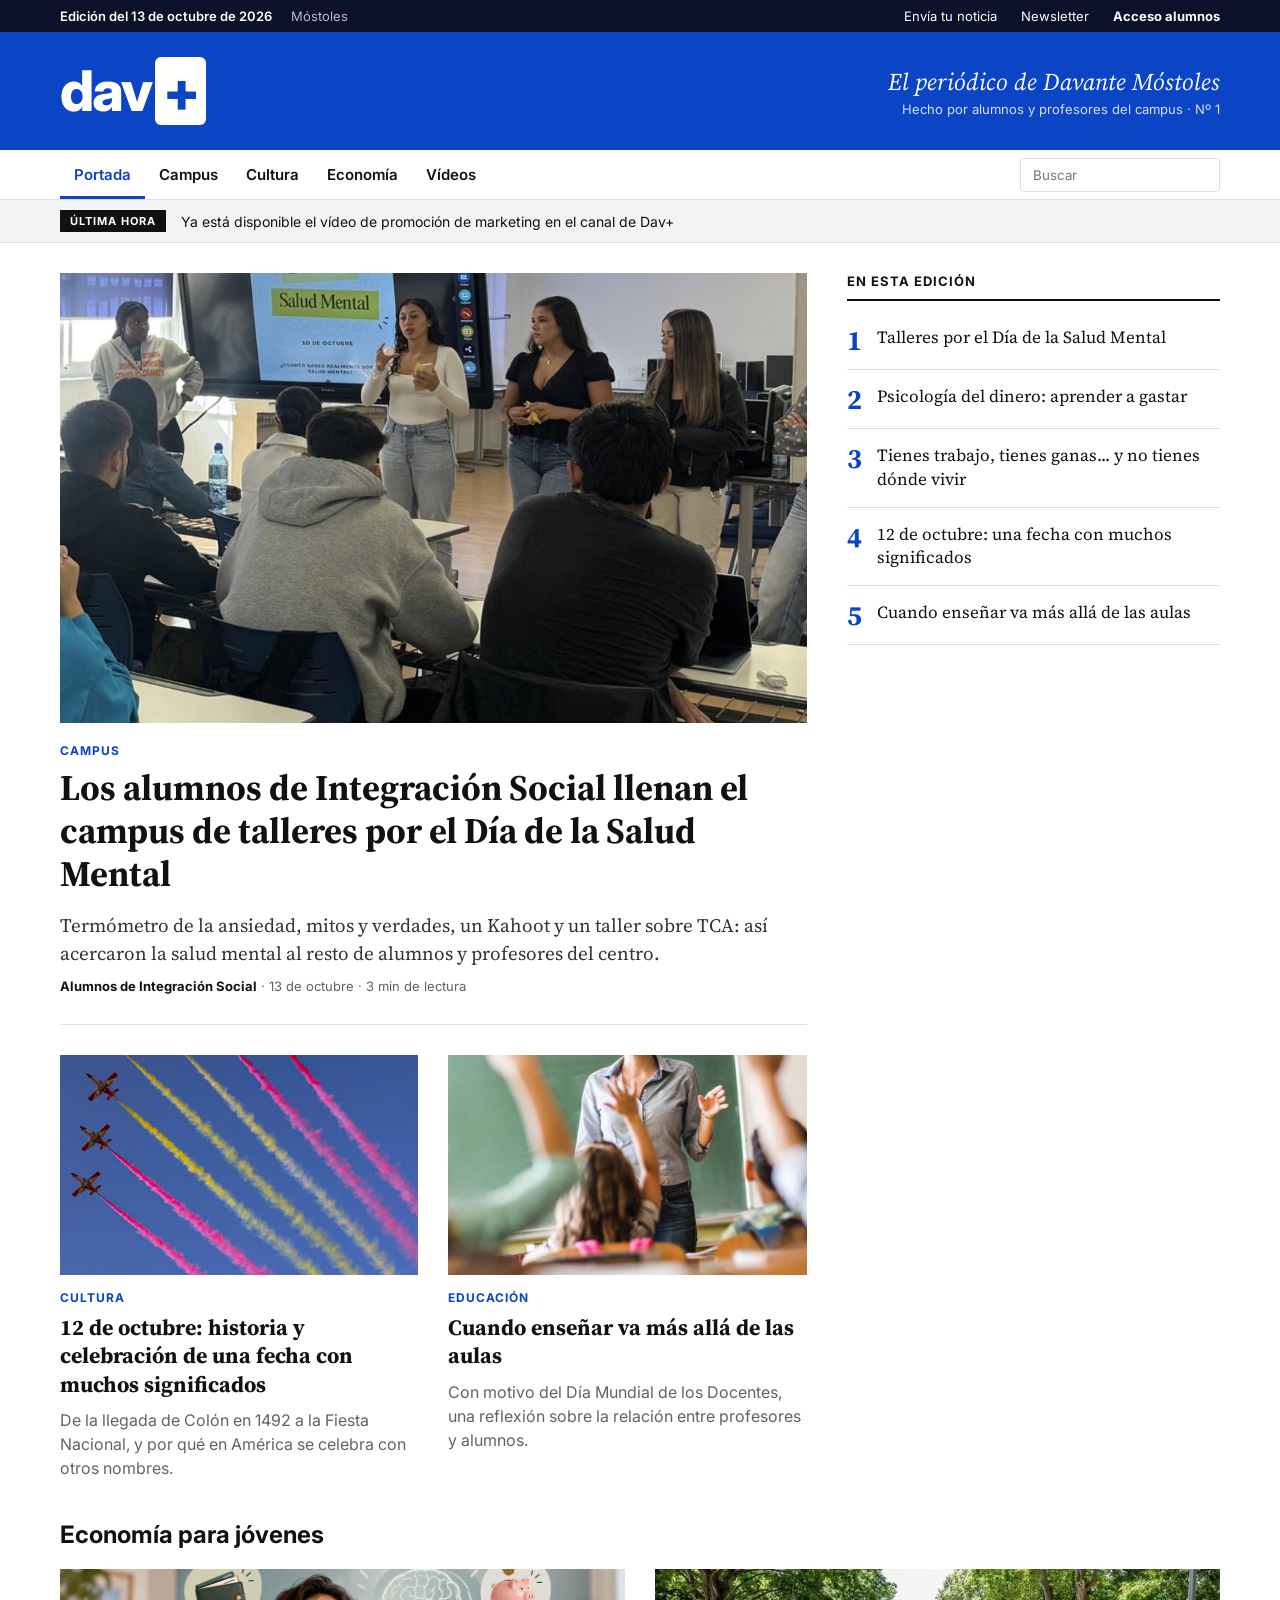
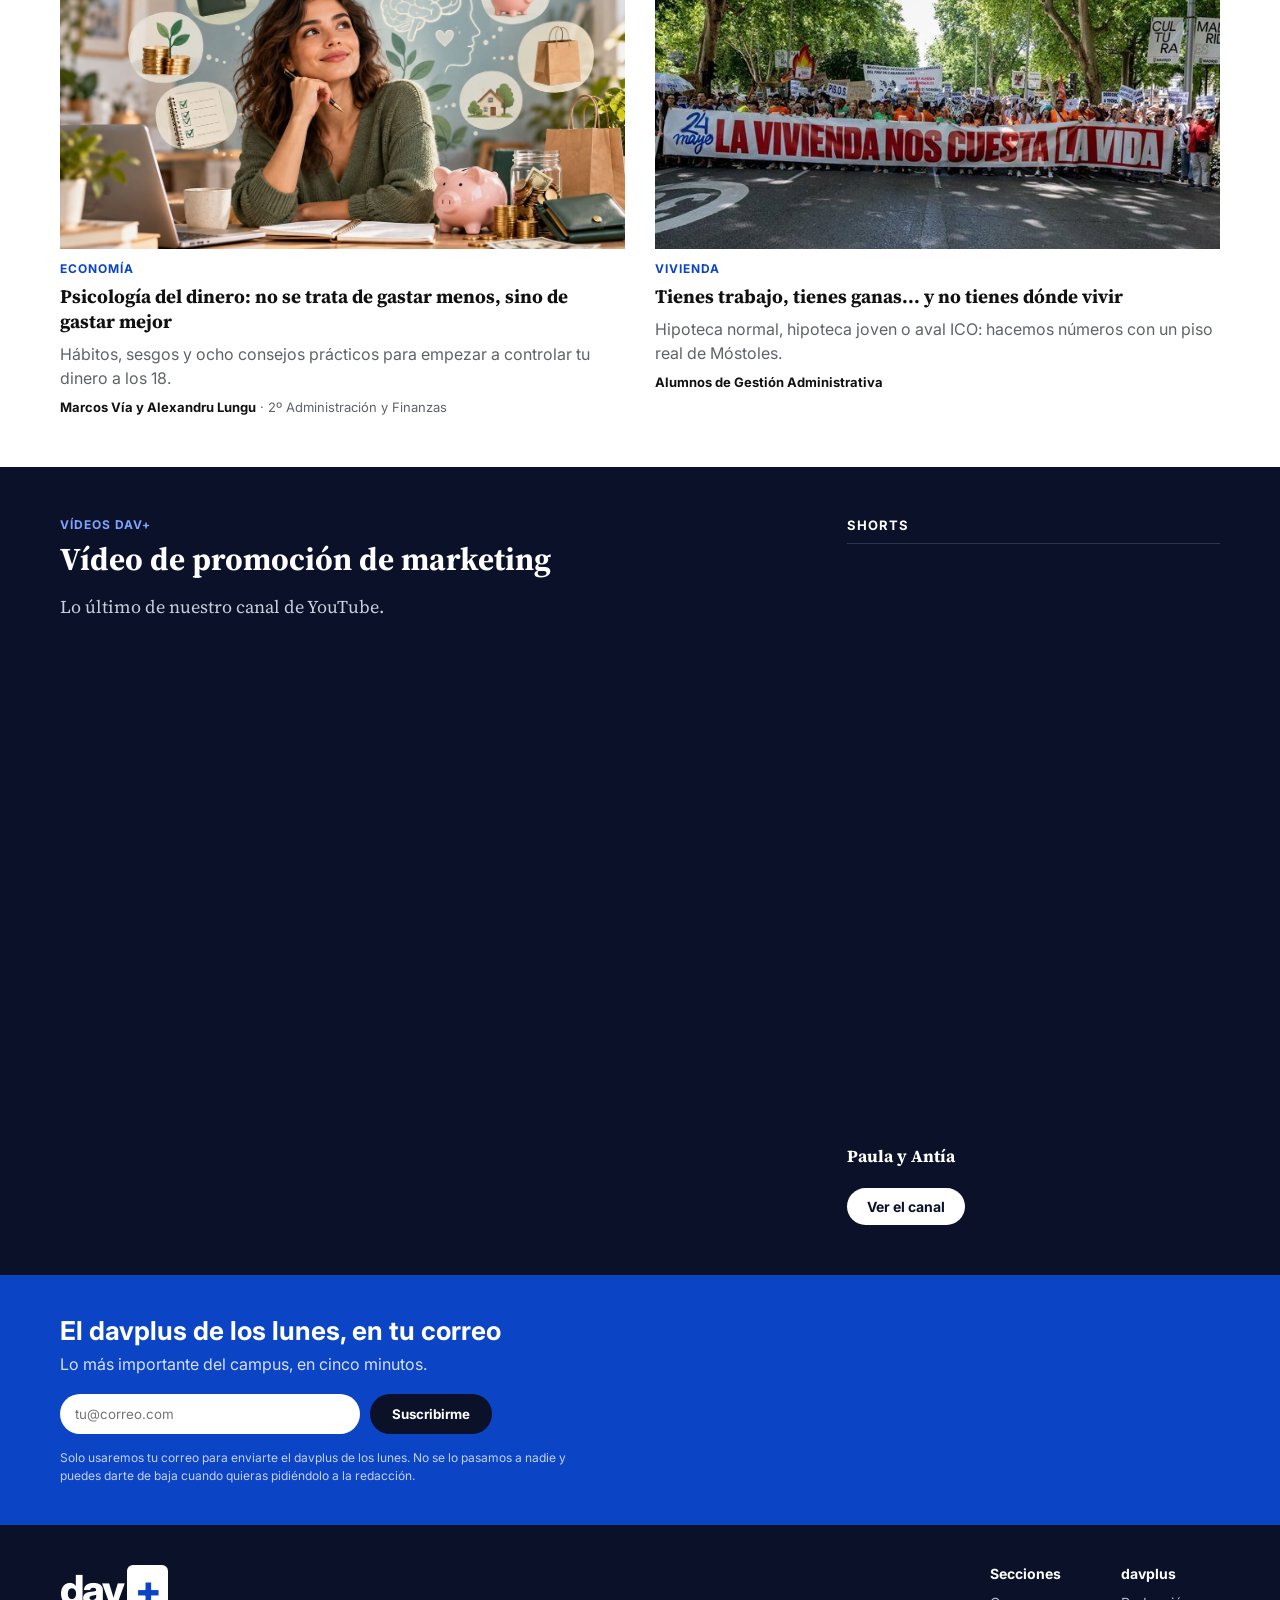
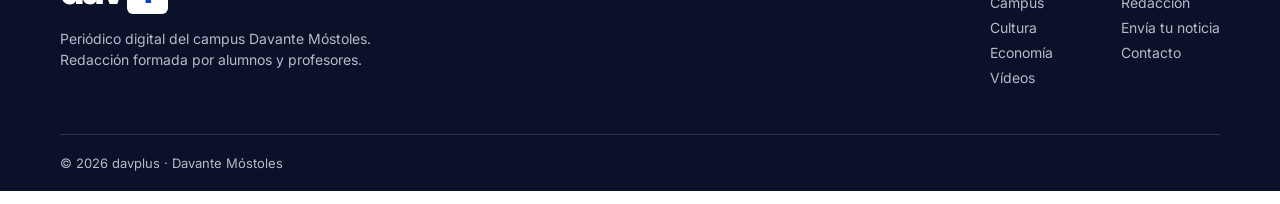
==== commit 2fd96372: "Aviso de privacidad en el formulario de la newsletter" ====
--- a/index.html
+++ b/index.html
@@ -184,10 +184,14 @@
             <div class="contenedor">
                 <h2>El davplus de los lunes, en tu correo</h2>
                 <p>Lo más importante del campus, en cinco minutos.</p>
-                <form action="#">
-                    <input type="email" name="correo" placeholder="tu@correo.com" required>
+                <form action="suscribir.php" method="post">
+                    <input type="email" name="correo" placeholder="tu@correo.com" maxlength="100" required>
                     <button type="submit">Suscribirme</button>
                 </form>
+                <p class="aviso-privacidad">
+                    Solo usaremos tu correo para enviarte el davplus de los lunes. No se lo pasamos a nadie
+                    y puedes darte de baja cuando quieras pidiéndolo a la redacción.
+                </p>
             </div>
         </section>
 
--- a/estilos.css
+++ b/estilos.css
@@ -572,6 +572,15 @@
     background-color: var(--negro);
 }
 
+/* Texto pequeño de privacidad debajo del formulario */
+.newsletter .aviso-privacidad {
+    max-width: 520px;
+    margin: 15px 0 0;
+    font-size: 12px;
+    line-height: 1.5;
+    color: #c4d1f2;
+}
+
 
 /* ----------------------------------------------------------
    10. PIE DE PÁGINA
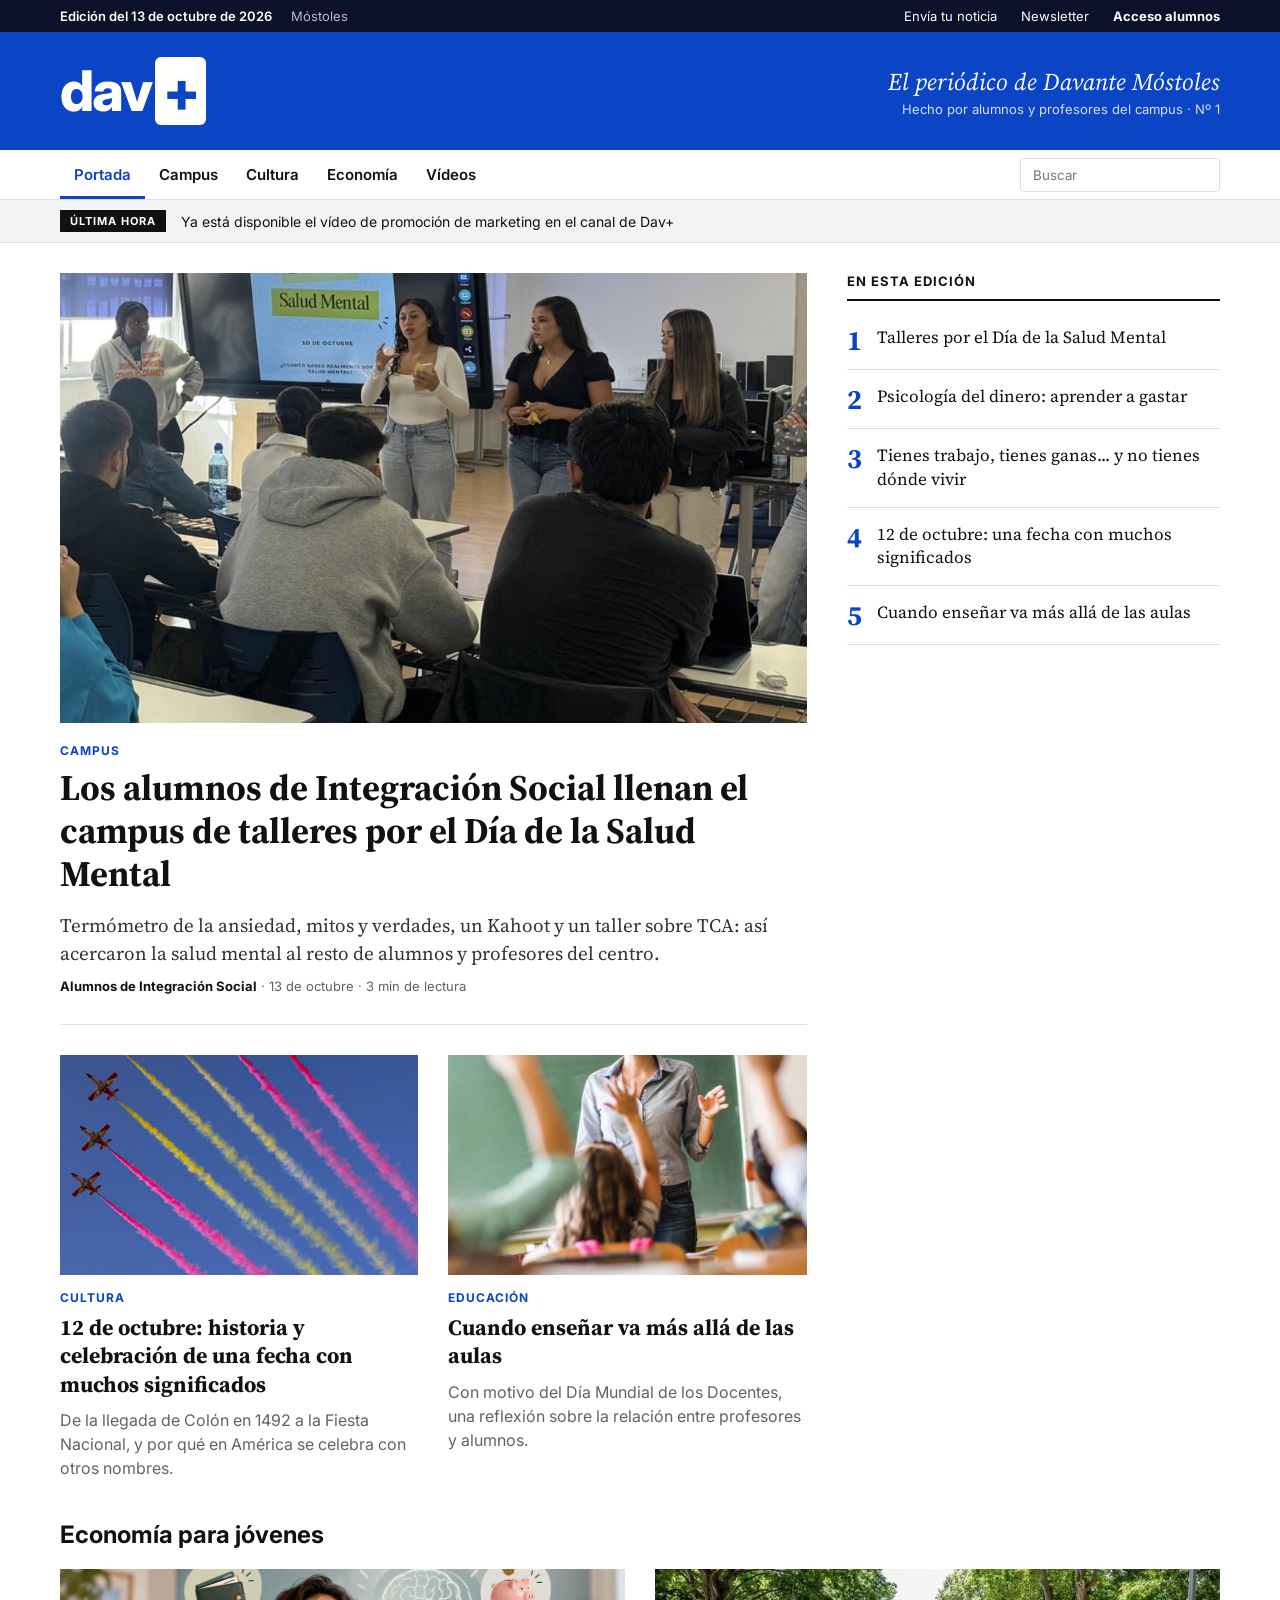
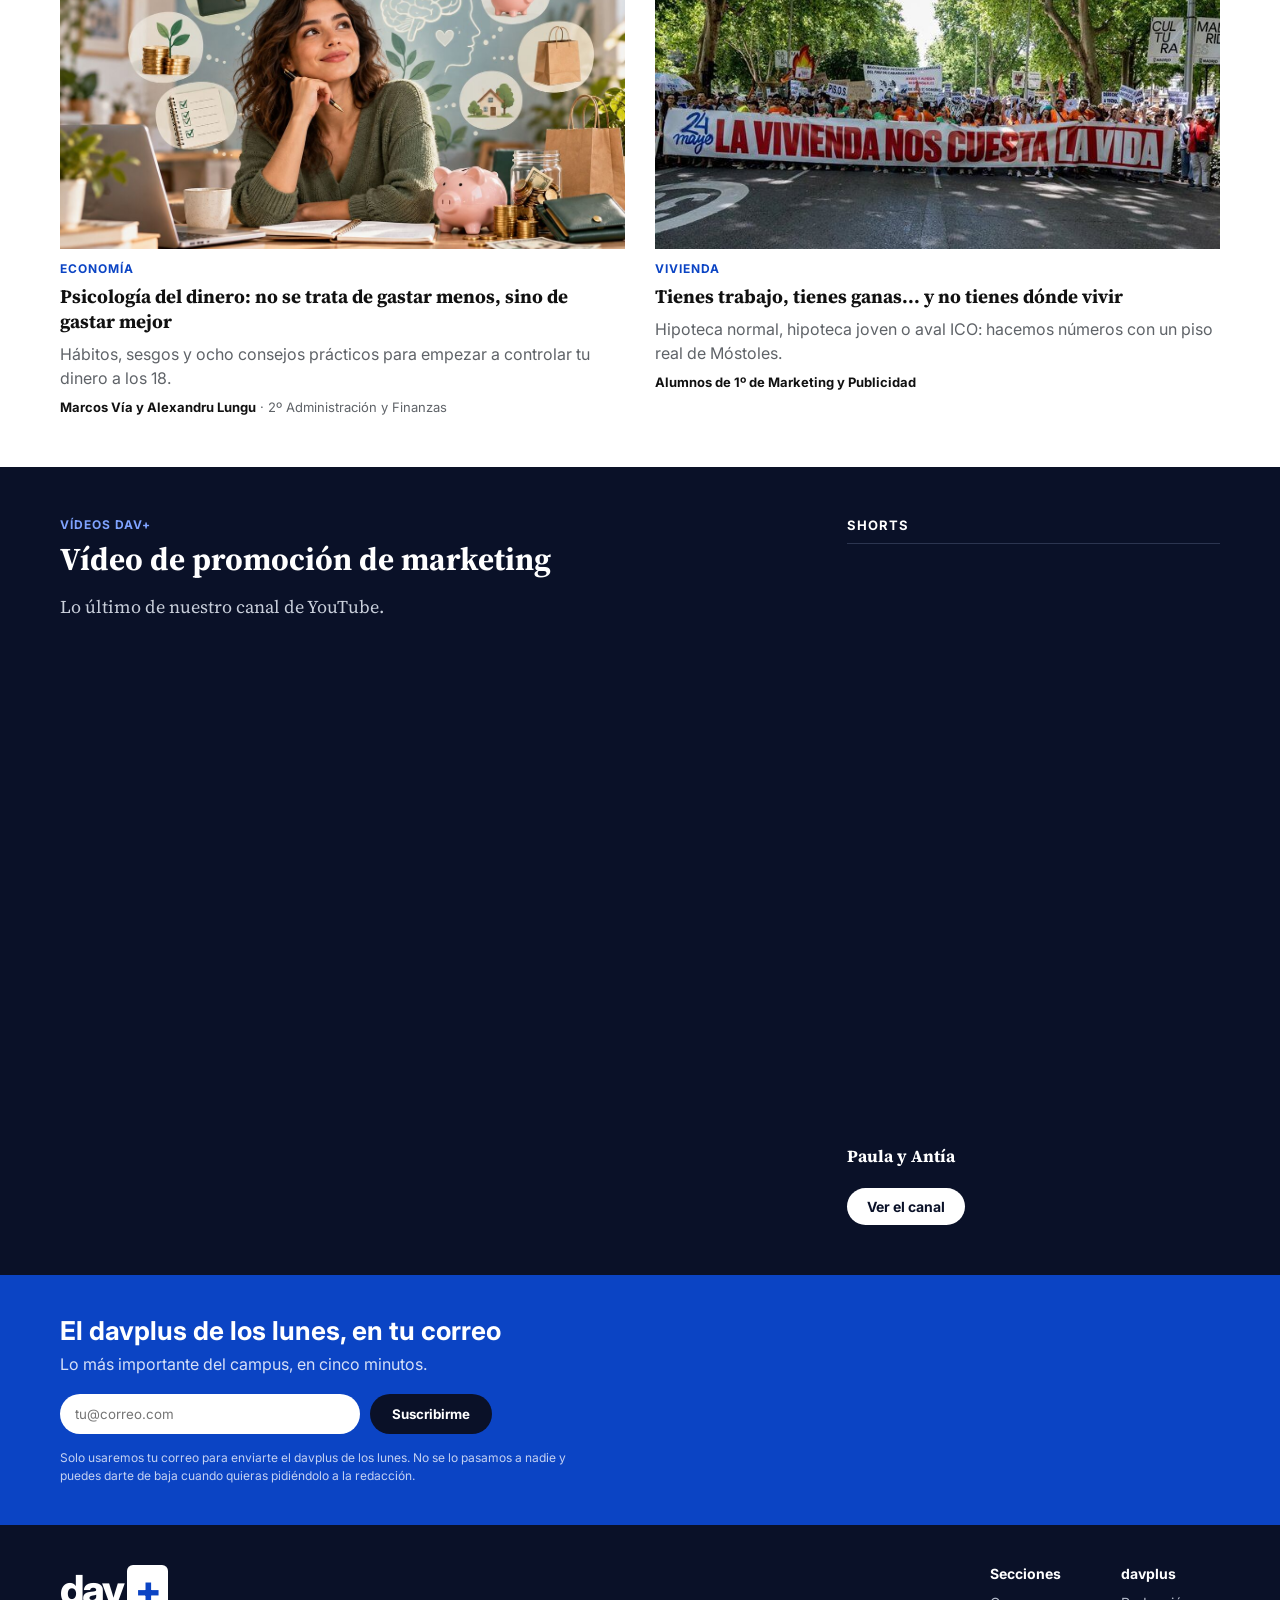
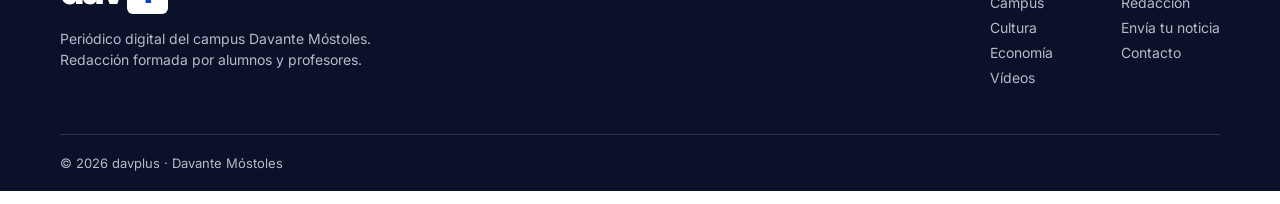
==== commit 21514d52: "Corregir autores de la noticia de vivienda y usar Hispanoamérica" ====
--- a/index.html
+++ b/index.html
@@ -145,7 +145,7 @@
                     <span class="categoria">Vivienda</span>
                     <h3><a href="noticias/vivienda.html">Tienes trabajo, tienes ganas... y no tienes dónde vivir</a></h3>
                     <p>Hipoteca normal, hipoteca joven o aval ICO: hacemos números con un piso real de Móstoles.</p>
-                    <p class="autor"><strong>Alumnos de Gestión Administrativa</strong></p>
+                    <p class="autor"><strong>Alumnos de 1º de Marketing y Publicidad</strong></p>
                 </article>
             </div>
         </section>
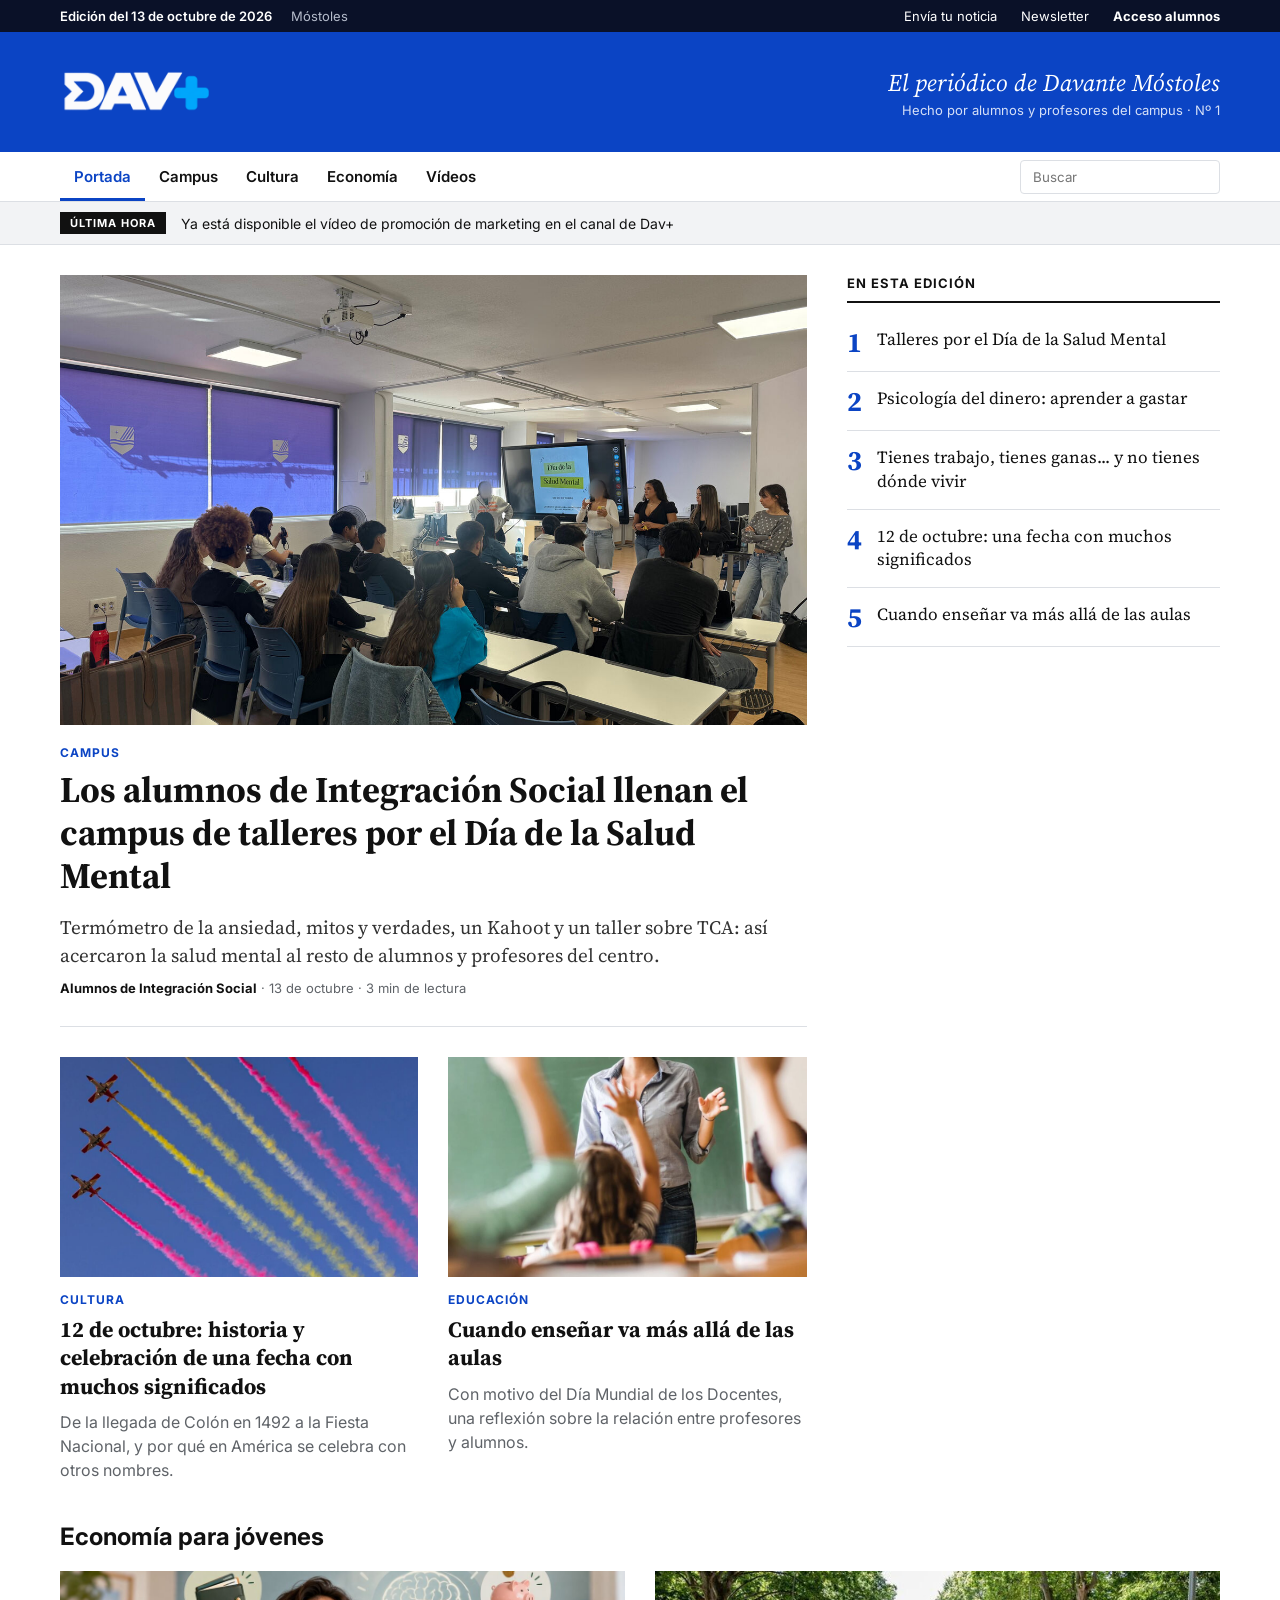
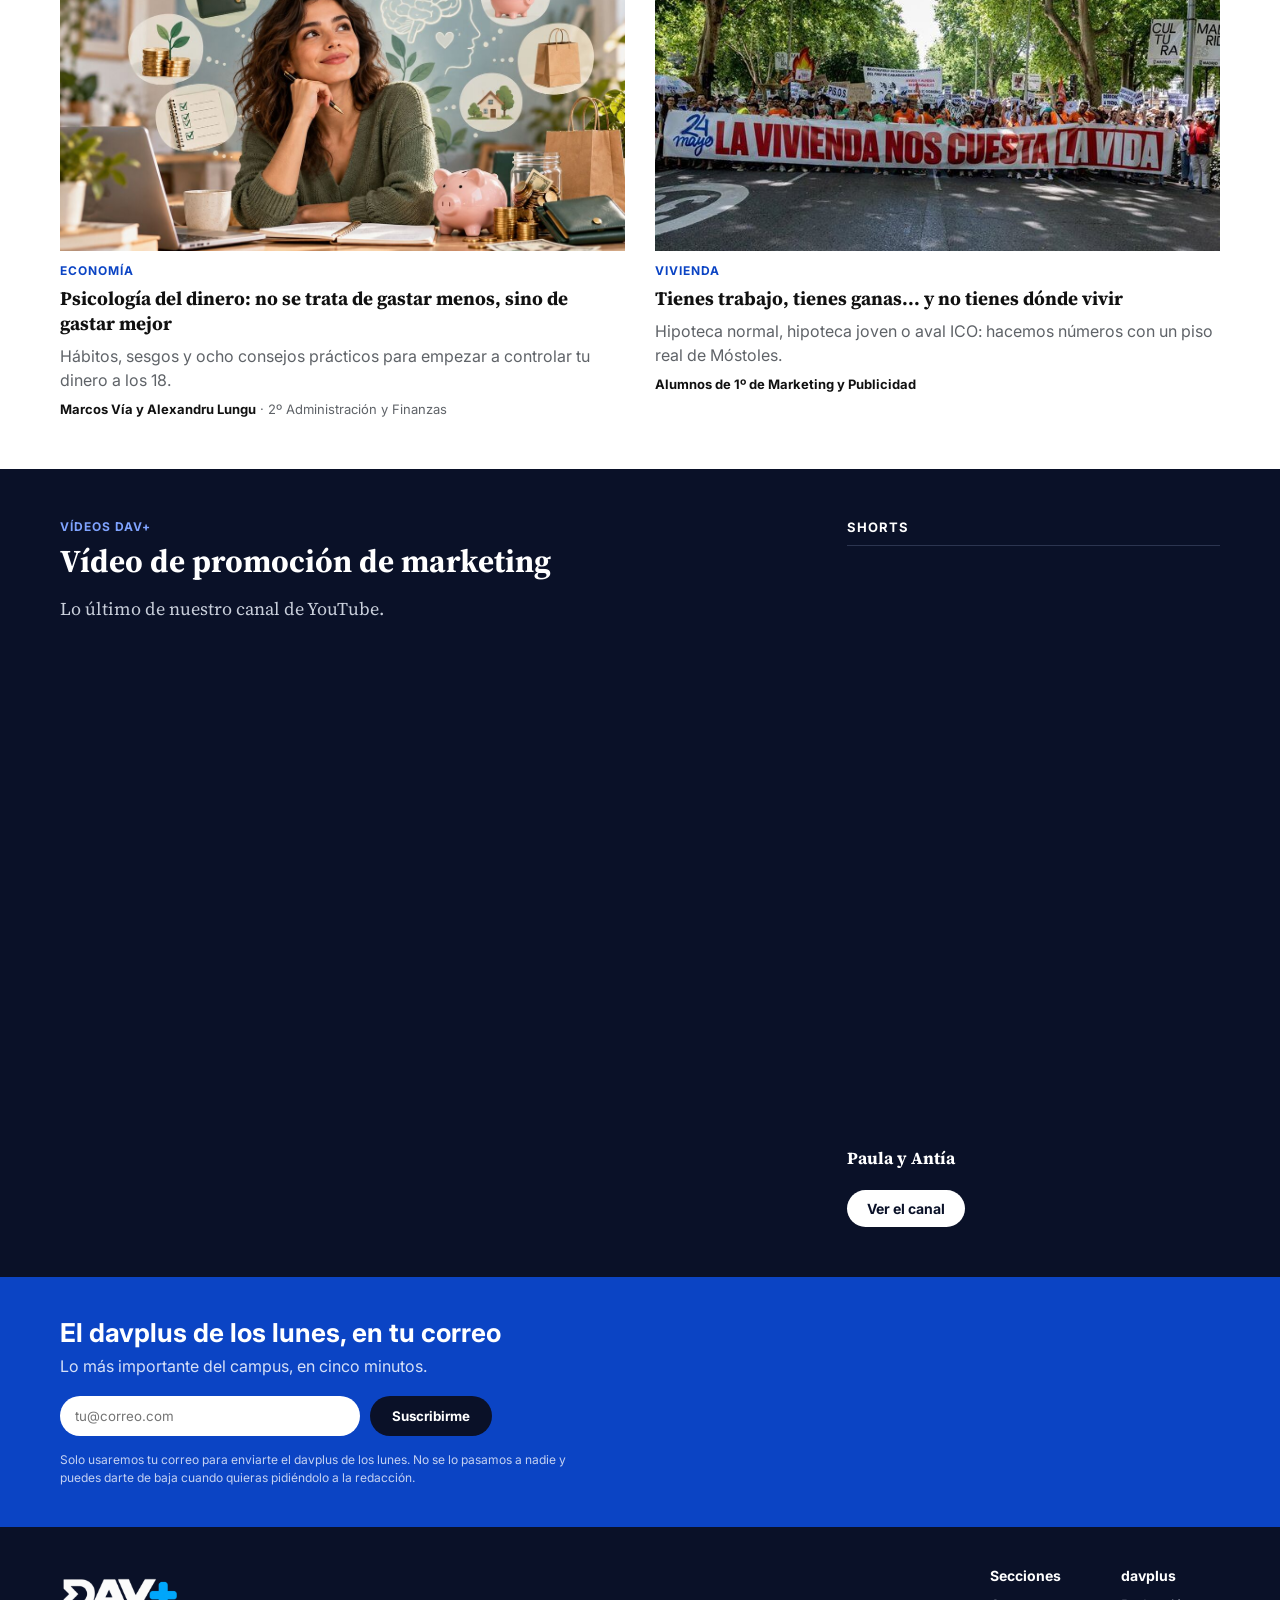
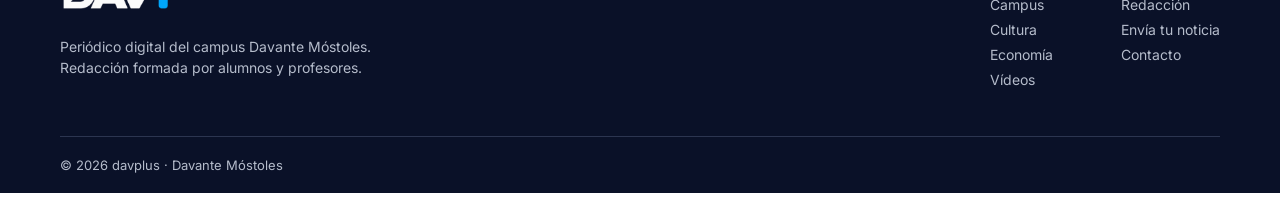
==== commit a8f844c8: "Nuevo logo de dav+ y foto de salud mental con las caras difuminadas" ====
--- a/index.html
+++ b/index.html
@@ -33,7 +33,7 @@
     <!-- CABECERA -->
     <header class="cabecera">
         <div class="contenedor">
-            <a href="index.html" class="logo">dav<span class="mas">+</span></a>
+            <a href="index.html" class="logo"><img src="imagenes/logo-dav.png" alt="dav+"></a>
             <div class="lema">
                 <p>El periódico de Davante Móstoles</p>
                 <small>Hecho por alumnos y profesores del campus · Nº 1</small>
@@ -74,7 +74,7 @@
                 <!-- Noticia principal -->
                 <article class="noticia-principal">
                     <a href="noticias/salud-mental.html">
-                        <img src="imagenes/salud-mental.jpg" alt="Alumnas de Integración Social durante un taller del Día de la Salud Mental">
+                        <img src="imagenes/salud-mental.jpg" alt="Taller del Día de la Salud Mental en un aula del campus">
                     </a>
                     <span class="categoria">Campus</span>
                     <h2><a href="noticias/salud-mental.html">Los alumnos de Integración Social llenan el campus de talleres por el Día de la Salud Mental</a></h2>
@@ -202,7 +202,7 @@
         <div class="contenedor">
             <div class="columnas">
                 <div class="descripcion">
-                    <a href="index.html" class="logo">dav<span class="mas">+</span></a>
+                    <a href="index.html" class="logo"><img src="imagenes/logo-dav.png" alt="dav+"></a>
                     <p>Periódico digital del campus Davante Móstoles. Redacción formada por alumnos y profesores.</p>
                 </div>
                 <div class="enlaces">
--- a/estilos.css
+++ b/estilos.css
@@ -170,22 +170,14 @@
     padding-bottom: 25px;
 }
 
-/* Logo "dav+" hecho con texto */
+/* Logo de dav+ (imagen con fondo transparente) */
 .logo {
-    font-family: var(--fuente-texto);
-    font-size: 56px;
-    font-weight: 800;
-    letter-spacing: -2px;
-    color: var(--blanco);
-}
-
-.logo .mas {
-    display: inline-block;
-    margin-left: 4px;
-    padding: 0 8px;
-    background-color: var(--blanco);
-    color: var(--azul);
-    border-radius: 6px;
+    display: block;
+}
+
+.logo img {
+    height: 70px;
+    width: auto;
 }
 
 .lema {
@@ -598,8 +590,8 @@
     gap: 40px;
 }
 
-.pie .logo {
-    font-size: 40px;
+.pie .logo img {
+    height: 55px;
 }
 
 .pie .descripcion p {
@@ -810,8 +802,8 @@
         gap: 10px;
     }
 
-    .logo {
-        font-size: 44px;
+    .logo img {
+        height: 55px;
     }
 
     .lema {
